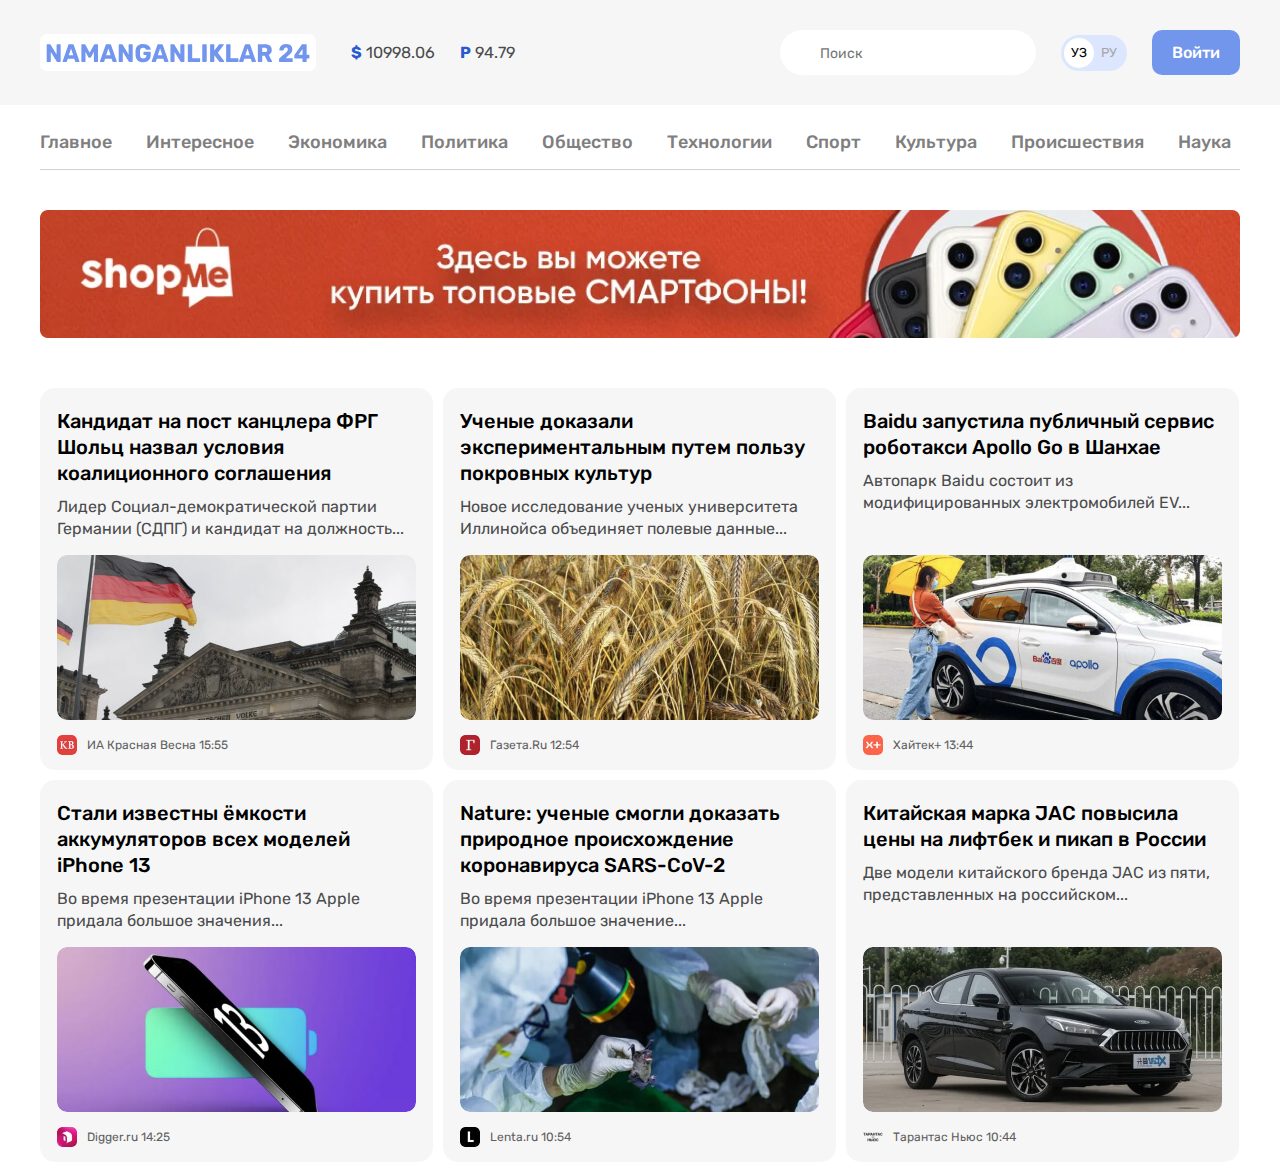
==== index.html @ 0d2fcbd7 "Add news-grid" ====
<!DOCTYPE html>
<html lang="ru">
<head>
  <meta charset="UTF-8">
  <meta http-equiv="X-UA-Compatible" content="IE=edge">
  <meta name="viewport" content="width=device-width, initial-scale=1.0">
  <title>Namanganliklar 24</title>

  <!-- Google Fonts -->
  <link rel="preconnect" href="https://fonts.googleapis.com">
  <link rel="preconnect" href="https://fonts.gstatic.com" crossorigin>
  <link href="https://fonts.googleapis.com/css2?family=Rubik:wght@400;500;700&display=swap" rel="stylesheet">

  <!-- Styles -->
  <link rel="stylesheet" href="css/normalize.css">
  <link rel="stylesheet" href="css/styles.css">
</head>
<body>

  <!-- SITE-HEADER -->
  <header class="site-header">

    <!-- SITE-HEADER-TOP -->
    <div class="site-header-top">
      <div class="site-header-top-container container">
        <!-- SITE-HEADER-LOGO -->
        <a class="site-header-logo" href="index.html">
          <img class="site-header-logo-img" src="img/logo_purple.svg" alt="Namanganliklar 24 logo" width="264" height="28">
        </a>

        <!-- CURRENCY RATES -->
        <ul class="currency-rates">
          <li class="currency-rates-item">
            <b class="currency-rates-type">$</b>
            <span class="currency-rates-value">10998.06</span>
          </li>
          <li class="currency-rates-item">
            <b class="currency-rates-type">P</b>
            <span class="currency-rates-value">94.79</span>
          </li>
        </ul>

        <!-- GLOBAL-SEARCH-FORM -->
        <form class="global-search-form" action="https://echo.htmlacademy.ru" method="GET">
          <input class="global-search-form-input" type="search" name="search" placeholder="Поиск" aria-label="Поиск" required>
        </form>
        <!-- LANGUAGE TOGGLE -->
        <div class="lang-toggle">
          <a class="lang-toggle-link lang-toggle-link-active" href="index.html">УЗ</a>
          <a class="lang-toggle-link" href="index.html/ru">РУ</a>
        </div>

        <!-- SITE-HEADER-AUTHORIZATION -->
        <a class="button button-primary" href="#">Войти</a>
      </div>
    </div>

    <div class="container">
      <!-- SITENAV -->
      <nav class="sitenav">
        <ul class="sitenav-list">
          <li class="sitenav-item"><a class="sitenav-link" href="#">Главное</a></li>
          <li class="sitenav-item"><a class="sitenav-link" href="#">Интересное</a></li>
          <li class="sitenav-item"><a class="sitenav-link" href="#">Экономика</a></li>
          <li class="sitenav-item"><a class="sitenav-link" href="#">Политика</a></li>
          <li class="sitenav-item"><a class="sitenav-link" href="#">Общество</a></li>
          <li class="sitenav-item"><a class="sitenav-link" href="#">Технологии</a></li>
          <li class="sitenav-item"><a class="sitenav-link" href="#">Спорт</a></li>
          <li class="sitenav-item"><a class="sitenav-link" href="#">Культура</a></li>
          <li class="sitenav-item"><a class="sitenav-link" href="#">Происшествия</a></li>
          <li class="sitenav-item"><a class="sitenav-link" href="#">Наука</a></li>
        </ul>
      </nav>

      <!-- SITE-HEADER-BANNER -->
      <aside class="site-header-banner">
        <a class="site-header-banner-link" href="https://olcha.uz" target="_blank">
          <img class="site-header-banner-img" src="img/shopme-banner.jpg" alt="ShopMe banner" width="1200" height="128" srcset="img/shopme-banner.jpg 1x, img/shopme-banner@2x.jpg 2x">
        </a>
      </aside>
    </div>
  </header>

  <!-- MAIN-CONTENT -->
  <main class="main-content">
    <div class="container">
      <!-- <h1>Namanganliklar24 - сайт новостей</h1> -->

      <!-- TOP-NEWS -->
      <section class="top-news">
        <!-- <h2>Топ новости</h2> -->
        <!-- NEWS-GRID -->
        <div class="news-grid">
          <!-- NEWS-GRID-ITEM -->
          <article class="news-grid-item article-card">
            <h3 class="article-card-title">
              <a class="article-card-link" href="#">
                Кандидат на пост канцлера ФРГ Шольц назвал условия коалиционного соглашения
              </a>
            </h3>
            <p class="article-card-text">
              Лидер Социал-демократической партии Германии (СДПГ) и кандидат на должность...
            </p>
            <img class="article-card-img" src="img/germany.jpg" alt="There is the flag of Germany image here!" width="360" height="165" srcset="img/germany.jpg 1x, img/germany@2x.jpg 2x">
            <footer class="article-card-footer">
              <img class="article-card-source-icon" src="img/krasnaya-vesna.jpg" alt="There is a beautiful spring icon here!" width="20" height="20" srcset="img/krasnaya-vesna.jpg 1x, img/krasnaya-vesna@2x.jpg 2x">
              <div class="article-card-source-time">
                <span class="article-card-source">ИА Красная Весна</span>
                <time datetime="2021-09-27T15:55:00">15:55</time>
              </div>
            </footer>
          </article>
          <!-- NEWS-GRID-ITEM -->
          <article class="news-grid-item article-card">
            <h3 class="article-card-title">
              <a class="article-card-link" href="#">
                Ученые доказали экспериментальным путем пользу покровных культур
              </a>
            </h3>
            <p class="article-card-text">
              Новое исследование ученых университета Иллинойса объединяет полевые данные...
            </p>
            <img class="article-card-img" src="img/wheat.jpg" alt="There is a picture of a wheat field here!" width="360" height="165" srcset="img/wheat.jpg 1x, img/wheat@2x.jpg 2x">
            <footer class="article-card-footer">
              <img class="article-card-source-icon" src="img/gazetaru.jpg" alt="There is the G mark of gazeta.ru here!" width="20" height="20" srcset="img/gazetaru.jpg 1x, img/gazetaru@2x.jpg 2x">
              <div class="article-card-source-time">
                <span class="article-card-source">Газета.Ru</span>
                <time datetime="2021-09-27T12:54:00">12:54</time>
              </div>
            </footer>
          </article>
          <!-- NEWS-GRID-ITEM -->
          <article class="news-grid-item article-card">
            <h3 class="article-card-title">
              <a class="article-card-link" href="#">
                Baidu запустила публичный сервис роботакси Apollo Go в Шанхае
              </a>
            </h3>
            <p class="article-card-text">
              Автопарк Baidu состоит из модифицированных электромобилей EV...
            </p>
            <img class="article-card-img" src="img/baidu.jpg" alt="There is a picture here that a girl is getting in of a car!" width="360" height="165" srcset="img/baidu.jpg 1x, img/baidu@2x.jpg 2x">
            <footer class="article-card-footer">
              <img class="article-card-source-icon" src="img/hitech-plus.jpg" alt="There is the X+ mark of Hitech+ here!" width="20" height="20" srcset="img/hitech-plus.jpg 1x, img/hitech-plus@2x.jpg 2x">
              <div class="article-card-source-time">
                <span class="article-card-source">Хайтек+</span>
                <time datetime="2021-09-27T13:44:00">13:44</time>
              </div>
            </footer>
          </article>
          <!-- NEWS-GRID-ITEM -->
          <article class="news-grid-item article-card">
            <h3 class="article-card-title">
              <a class="article-card-link" href="#">
                Стали известны ёмкости аккумуляторов всех моделей iPhone 13
              </a>
            </h3>
            <p class="article-card-text">
              Во время презентации iPhone 13 Apple придала большое значения...
            </p>
            <img class="article-card-img" src="img/iphone-13.jpg" alt="There is a picture of the iPhone 13 here!" width="360" height="165" srcset="img/iphone-13.jpg 1x, img/iphone-13@2x.jpg 2x">
            <footer class="article-card-footer">
              <img class="article-card-source-icon" src="img/digger-logo.jpg" alt="There is the D mark of Digger.ru website here!" width="20" height="20" srcset="img/digger-logo.jpg 1x, img/digger-logo@2x.jpg 2x">
              <div class="article-card-source-time">
                <span class="article-card-source">Digger.ru</span>
                <time datetime="2021-09-27T14:25:00">14:25</time>
              </div>
            </footer>
          </article>
          <!-- NEWS-GRID-ITEM -->
          <article class="news-grid-item article-card">
            <h3 class="article-card-title">
              <a class="article-card-link" href="#">
                Nature: ученые смогли доказать природное происхождение коронавируса SARS-CoV-2
              </a>
            </h3>
            <p class="article-card-text">
              Во время презентации iPhone 13 Apple придала большое значение...
            </p>
            <img class="article-card-img" src="img/sars-cov-2.jpg" alt="The coronavirus sars-cov-2 is being tested here!" width="360" height="165" srcset="img/sars-cov-2.jpg 1x, img/sars-cov-2@2x.jpg 2x">
            <footer class="article-card-footer">
              <img class="article-card-source-icon" src="img/lenta.jpg" alt="There is the L mark of Lenta.ru website here!" width="20" height="20" srcset="img/lenta.jpg 1x, img/lenta@2x.jpg 2x">
              <div class="article-card-source-time">
                <span class="article-card-source">Lenta.ru</span>
                <time datetime="2021-09-27T10:54:00">10:54</time>
              </div>
            </footer>
          </article>
          <!-- NEWS-GRID-ITEM -->
          <article class="news-grid-item article-card">
            <h3 class="article-card-title">
              <a class="article-card-link" href="#">
                Китайская марка JAC повысила цены на лифтбек и пикап в России
              </a>
            </h3>
            <p class="article-card-text">
              Две модели китайского бренда JAC из пяти, представленных на российском...
            </p>
            <img class="article-card-img" src="img/jac.jpg" alt="There is a picture of a Jac brand black car here!" width="360" height="165" srcset="img/jac.jpg 1x, img/jac@2x.jpg 2x">
            <footer class="article-card-footer">
              <img class="article-card-source-icon" src="img/tarantas-news.png" alt="There is an icon here called Tarantas News!" width="20" height="20" srcset="img/tarantas-news.png 1x, img/tarantas-news@2x.png 2x">
              <div class="article-card-source-time">
                <span class="article-card-source">Тарантас Ньюс</span>
                <time datetime="2021-09-27T10:44:00">10:44</time>
              </div>
            </footer>
          </article>

        </div>
      </section>
    </div>
  </main>

</body>
</html>
---- css/styles.css ----
/* GLOBAL */
* {
  box-sizing: border-box;
}

html {
  height: 100%;
  scroll-behavior: smooth;
}

body {
  display: flex;
  flex-direction: column;
  height: 100%;
  padding: 0;
  margin: 0;
  font-family: "Rubik", "Arial", sans-serif;
  font-size: 16px;
  line-height: 22px;
  background-color: #fff;
  color: #4a4b4c;
}

img {
  max-width: 100%;
  height: auto;
}


/* OUTLINE STYLES */
*:focus {
  outline: 2px dashed #7296ec;
  outline-offset: 3px;
}


/* BUTTON */
.button {
  display: inline-block;
  padding: 13px 20px;
  border-radius: 10px;
  font-size: 16px;
  line-height: normal;
  font-weight: 500;
  text-decoration: none;
  text-align: center;
  cursor: pointer;
}

.button-primary {
  background-color: #7296ec;
  color: #fff;
}

.button-primary:hover {
  opacity: 0.8;
}

.button-primary:active {
  opacity: 0.6;
}

/* CONTAINER */
.container {
  width: 100%;
  max-width: 1240px;
  padding-left: 20px;
  padding-right: 20px;
  margin-left: auto;
  margin-right: auto;
}


/* SITE-HEADER */

/* SITE-HEADER-TOP */
.site-header-top {
  padding-top: 30px;
  padding-bottom: 30px;
  margin-bottom: 10px;
  background-color: #f6f6f6;
}
.site-header-top-container {
  display: flex;
  align-items: center;
}

.site-header-logo {
  display: flex;
  padding: 9px 6px 8px;
  margin-right: 35px;
  border-radius: 7px;
  background-color:#fff;
}

.site-header-logo:hover {
  opacity: 0.8;
}

.site-header-logo:active {
  opacity: 0.6;
}

/* CURRENCY-RATES */
.currency-rates {
  display: flex;
  align-items: center;
  padding: 0;
  margin: 0;
  margin-right: auto;
  list-style: none;
}

.currency-rates-item:not(:last-child) {
  margin-right: 25px;
}

.currency-rates-type {
  color: #2959ce;
}


/* GLOBAL-SEARCH-FORM */
.global-search-form {
  margin-right: 25px;
}

.global-search-form-input {
  padding-top: 15px;
  padding-right: 20px;
  padding-bottom: 13px;
  padding-left: 40px;
  border: 0;
  border-radius: 60px;
  font-size: 14px;
  line-height: normal;
}


/* LANGUAGE TOGGLE */
.lang-toggle {
  display: flex;
  padding: 3px;
  margin-right: 25px;
  border-radius: 39px;
  background-color:#dce6ff;
}

.lang-toggle-link {
  width: 30px;
  height: 30px;
  font-size: 13px;
  line-height: 30px;
  color: #a6a6a6;
  border-radius: 50%;
  text-align: center;
  text-decoration: none;
}

.lang-toggle-link-active {
  background-color: #fff;
  color: #000;
}


/* SITENAV */
.sitenav {
  padding-top: 12px;
  padding-bottom: 12px;
  border-bottom: 1px solid #d1d1d1;
  margin-bottom: 40px;
  font-size: 18px;
  font-weight: 500;
  line-height: normal;
}
.sitenav-list {
  display: flex;
  flex-wrap: wrap;
  align-items: center;
  padding: 0;
  margin: 0;
  list-style: none;
}

.sitenav-item {
  margin-top: 4px;
  margin-bottom: 4px;
}

.sitenav-item:not(:last-child) {
  margin-right: 34px;
}

.sitenav-link {
  display: block;
  color: #7f7f7f;
  text-decoration: none;
}

.sitenav-link:hover {
  color: #7296ec;
}

.sitenav-link:active {
  opacity: 0.6;
}

/* SITE-HEADER-BANNER */
.site-header-banner-link {
  display: flex;
}

/* MAIN-CONTENT */
.main-content {
  flex-grow: 1;
  padding-top: 50px;
}


/* NEWS-GRID */
.news-grid {
  display: flex;
  flex-wrap: wrap;
  margin-left: -10px;
}

.news-grid-item {
  width: 393px;
  margin-left: 10px;
  margin-bottom: 10px;
}

.article-card {
  display: flex;
  flex-direction: column;
  padding: 20px 17px 15px;
  border-radius: 15px;
  background-color: #f6f6f6;
}

.article-card-title {
  margin-top: 0;
  margin-bottom: 10px;
  font-size: 20px;
  font-weight: 500;
  line-height: 26px;
  /* line-height: 130%; */
}

.article-card-link {
  display: inline-block;
  color: #000;
  text-decoration: none;
}

.article-card-link:hover {
  color: #7296ec;
}

.article-card-link:active {
  opacity: 0.6;
}

.article-card-text {
  margin-top: 0;
  margin-bottom: 15px;
  font-weight: 400;
}

.article-card-img {
  display: block;
  width: 360px;
  height: 165px;
  margin-top: auto;
  margin-bottom: 15px;
  border-radius: 10px;
  object-fit: cover;
}

.article-card-footer {
  display: flex;
  align-items: center;
}

.article-card-source-icon {
  width: 20px;
  height: 20px;
  margin-right: 10px;
  border-radius: 5px;
}

.article-card-source-time {
  font-size: 12px;
  font-weight: 400;
  line-height: normal;
  color: #5e5f61;
}

.article-card-source {
}
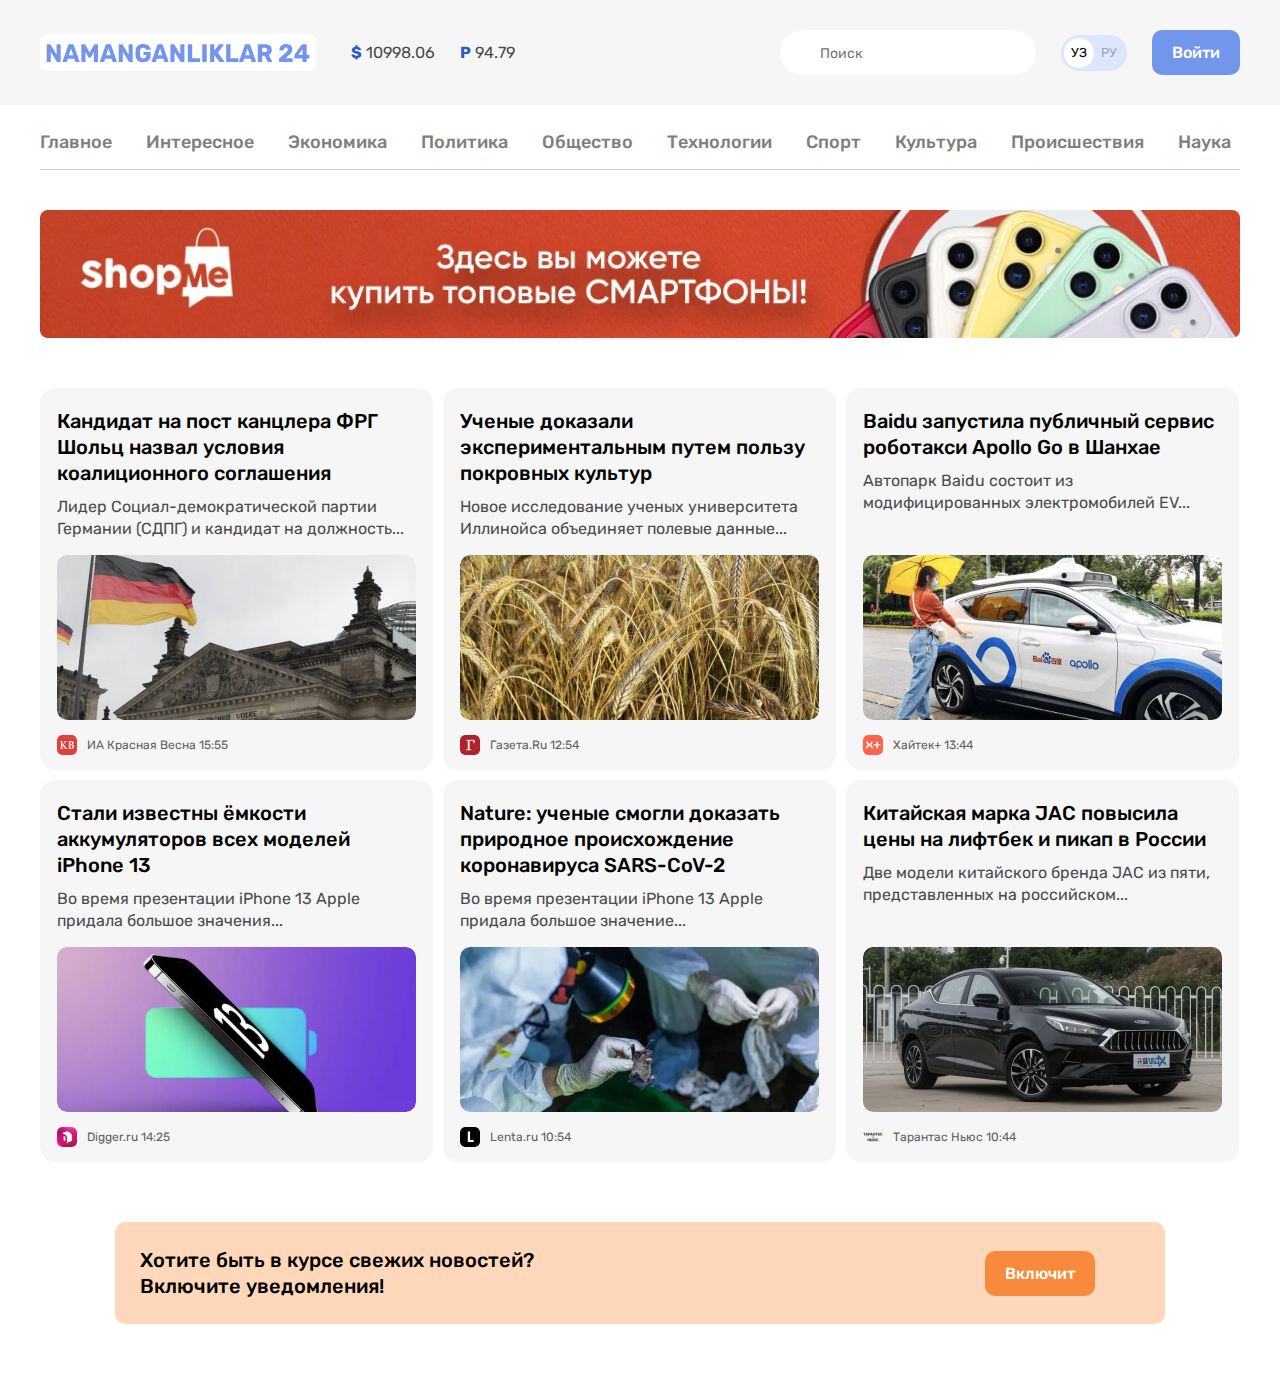
==== commit d0abf246: "Add notifications-cta" ====
--- a/index.html
+++ b/index.html
@@ -208,6 +208,16 @@
 
         </div>
       </section>
+
+
+      <!-- NOTIFICATION-CTA -->
+      <section class="notification-cta">
+        <div class="notification-cta-text">
+          Хотите быть в курсе свежих новостей? <br> Включите уведомления!
+        </div>
+        <button class="button button-orange" type="button">Включит</button>
+      </section>
+
     </div>
   </main>
 
--- a/css/styles.css
+++ b/css/styles.css
@@ -38,6 +38,7 @@
 .button {
   display: inline-block;
   padding: 13px 20px;
+  border: 0;
   border-radius: 10px;
   font-size: 16px;
   line-height: normal;
@@ -47,18 +48,24 @@
   cursor: pointer;
 }
 
+.button:hover {
+  opacity: 0.8;
+}
+
+.button:active {
+  opacity: 0.6;
+}
+
 .button-primary {
   background-color: #7296ec;
   color: #fff;
 }
 
-.button-primary:hover {
-  opacity: 0.8;
-}
-
-.button-primary:active {
-  opacity: 0.6;
-}
+.button-orange {
+  background-color: #f78b3b;
+  color: #fff;
+}
+
 
 /* CONTAINER */
 .container {
@@ -222,6 +229,7 @@
   display: flex;
   flex-wrap: wrap;
   margin-left: -10px;
+  margin-bottom: -10px;
 }
 
 .news-grid-item {
@@ -296,5 +304,21 @@
   color: #5e5f61;
 }
 
-.article-card-source {
-}+
+/* NOTIFICATION-CTA */
+.notification-cta {
+  display:flex;
+  justify-content: space-between;
+  align-items: center;
+  padding: 25px 70px 25px 25px;
+  margin: 60px 75px;
+  border-radius: 10px;
+  background-color: #ffd7ba;
+}
+
+.notification-cta-text {
+  font-size: 20px;
+  font-weight: 500;
+  line-height: 26px;
+  color: #000;
+}
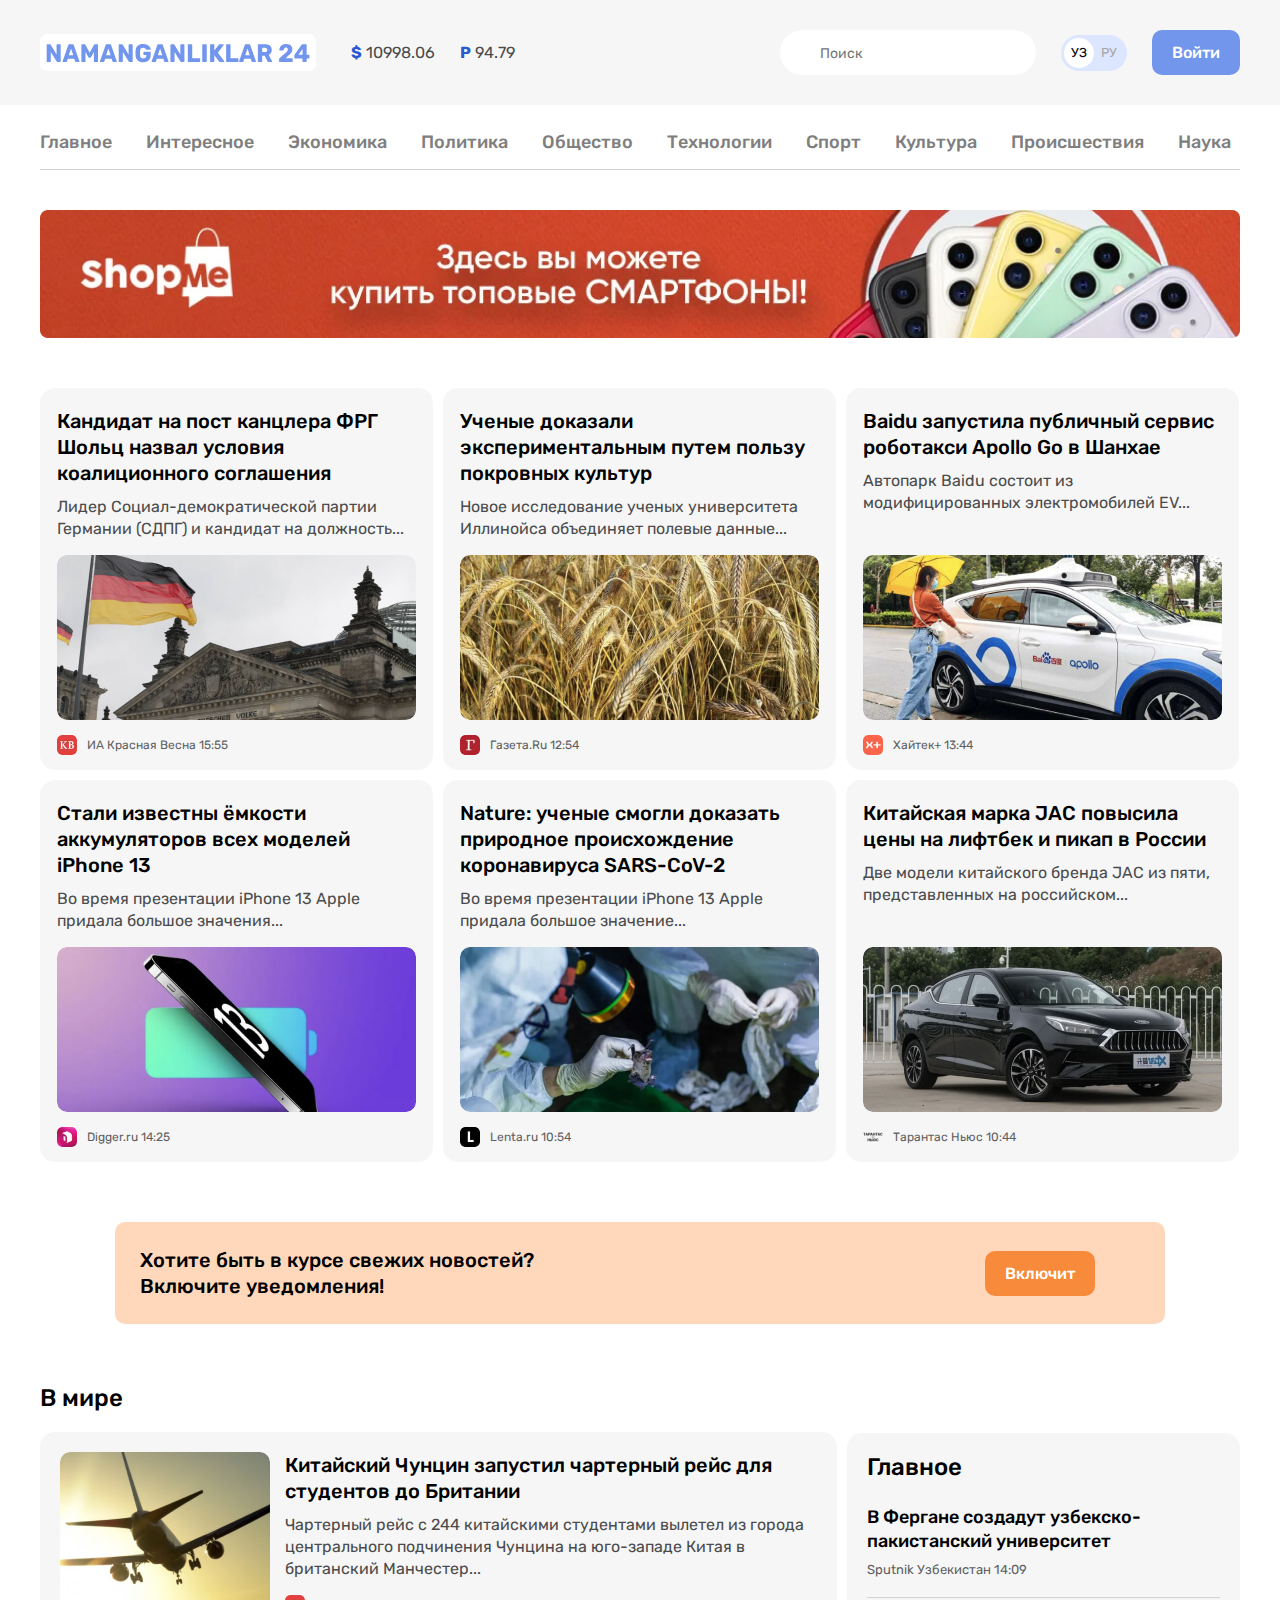
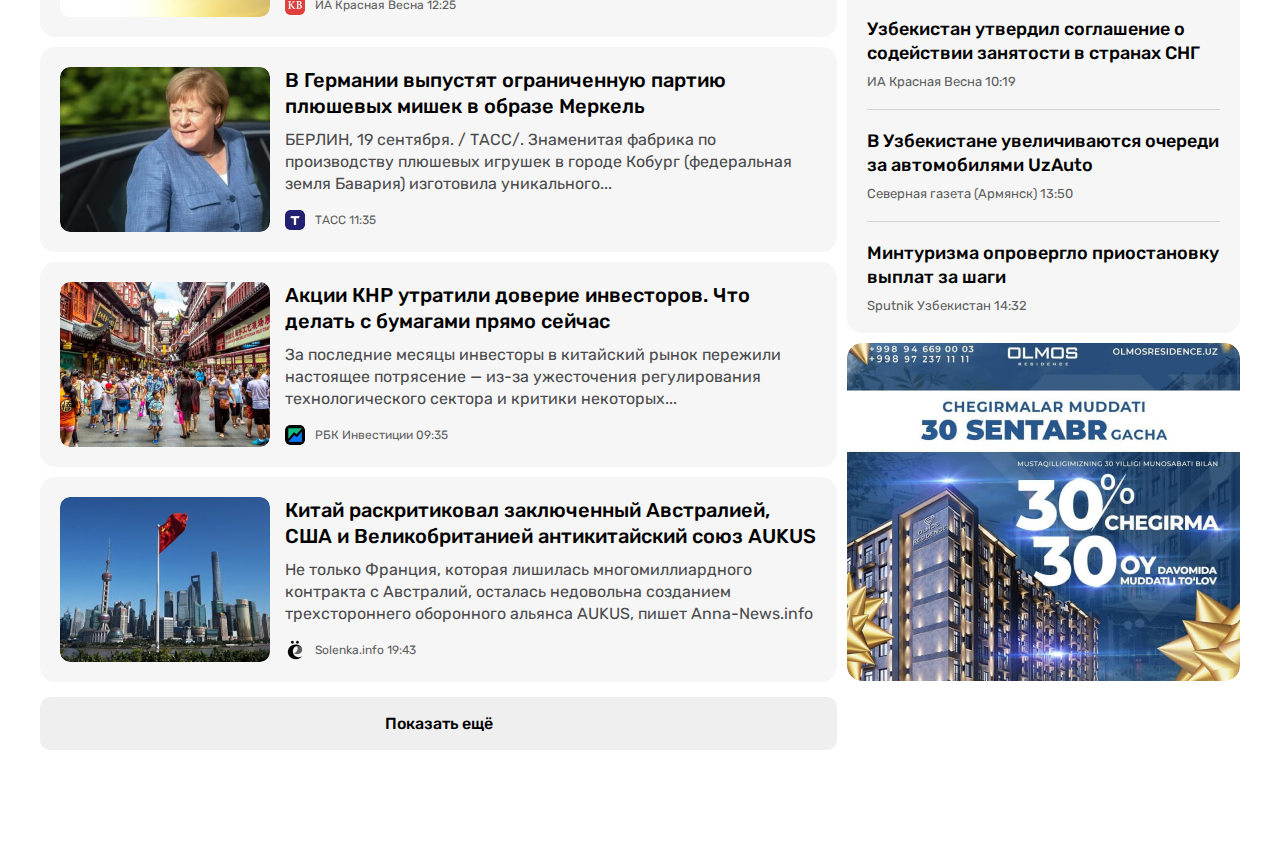
==== commit 18a33989: "Add global-news and sidebar" ====
--- a/index.html
+++ b/index.html
@@ -218,6 +218,157 @@
         <button class="button button-orange" type="button">Включит</button>
       </section>
 
+      <div class="layout-2-1">
+        <div class="layout-2-1-main">
+          <section class="global-news">
+            <h2 class="global-news-heading">В мире</h2>
+            <!-- NEWS-LIST -->
+            <div class="news-list">
+              <!-- NEWS-LIST-ITEM -->
+              <div class="news-list-item article-card-horizontal">
+                <img class="article-card-horizontal-img" src="img/aeroplane.jpg" alt="There is a picture of a plane ascending into space here!" width="210" height="165" srcset="img/aeroplane.jpg 1x, img/aeroplane@2x.jpg 2x">
+                <div class="article-card-horizontal-content">
+                  <h3 class="article-card-horizontal-title">
+                    <a class="article-card-horizontal-link" href="#">
+                      Китайский Чунцин запустил чартерный рейс для <br> студентов до Британии
+                    </a>
+                  </h3>
+                  <p class="article-card-horizontal-text">
+                    Чартерный рейс с 244 китайскими студентами вылетел из города центрального подчинения Чунцина на юго-западе Китая в британский Манчестер...
+                  </p>
+                  <footer class="article-card-horizontal-footer">
+                    <img class="article-card-horizontal-source-icon" src="img/krasnaya-vesna.jpg" alt="There is a beautiful spring icon here!" width="20" height="20" srcset="img/krasnaya-vesna.jpg 1x, img/krasnaya-vesna@2x.jpg 2x">
+                    <div class="article-card-horizontal-source-time">
+                      <span class="article-card-horizontal-source">ИА Красная Весна</span>
+                      <time datetime="2021-09-27T12:25:00">12:25</time>
+                    </div>
+                  </footer>
+                </div>
+              </div>
+              <!-- NEWS-LIST-ITEM -->
+              <div class="news-list-item article-card-horizontal">
+                <img class="article-card-horizontal-img" src="img/woman.jpg" alt="There is a picture of a woman here!" width="210" height="165" srcset="img/woman.jpg 1x, img/woman@2x.jpg 2x">
+                <div class="article-card-horizontal-content">
+                  <h3 class="article-card-horizontal-title">
+                    <a class="article-card-horizontal-link" href="#">
+                      В Германии выпустят ограниченную партию <br> плюшевых мишек в образе Меркель
+                    </a>
+                  </h3>
+                  <p class="article-card-horizontal-text">
+                    БЕРЛИН, 19 сентября. / ТАСС/. Знаменитая фабрика по производству плюшевых игрушек в городе Кобург (федеральная земля Бавария) изготовила уникального...
+                  </p>
+                  <footer class="article-card-horizontal-footer">
+                    <img class="article-card-horizontal-source-icon" src="img/letter-t.jpg" alt="There is the T mark of TACC here!" width="20" height="20" srcset="img/letter-t.jpg 1x, img/letter-t@2x.jpg 2x">
+                    <div class="article-card-horizontal-source-time">
+                      <span class="article-card-horizontal-source">ТАСС</span>
+                      <time datetime="2021-09-27T11:35:00">11:35</time>
+                    </div>
+                  </footer>
+                </div>
+              </div>
+              <!-- NEWS-LIST-ITEM -->
+              <div class="news-list-item article-card-horizontal">
+                <img class="article-card-horizontal-img" src="img/people.jpg" alt="There is a picture of people here!" width="210" height="165" srcset="img/people.jpg 1x, img/people@2x.jpg 2x">
+                <div class="article-card-horizontal-content">
+                  <h3 class="article-card-horizontal-title">
+                    <a class="article-card-horizontal-link" href="#">
+                      Акции КНР утратили доверие инвесторов. Что делать с бумагами прямо сейчас
+                    </a>
+                  </h3>
+                  <p class="article-card-horizontal-text">
+                    За последние месяцы инвесторы в китайский рынок пережили настоящее потрясение — из-за ужесточения регулирования технологического сектора и критики некоторых...
+                  </p>
+                  <footer class="article-card-horizontal-footer">
+                    <img class="article-card-horizontal-source-icon" src="img/lightning.jpg" alt="There is the lightning mark of RBK Investments here!" width="20" height="20" srcset="img/lightning.jpg 1x, img/lightning@2x.jpg 2x">
+                    <div class="article-card-horizontal-source-time">
+                      <span class="article-card-horizontal-source">РБК Инвестиции</span>
+                      <time datetime="2021-09-27T09:35:00">09:35</time>
+                    </div>
+                  </footer>
+                </div>
+              </div>
+              <!-- NEWS-LIST-ITEM -->
+              <div class="news-list-item article-card-horizontal">
+                <img class="article-card-horizontal-img" src="img/picture-flag.jpg" alt="There is a picture of flag here!" width="210" height="165" srcset="img/picture-flag.jpg 1x, img/picture-flag@2x.jpg 2x">
+                <div class="article-card-horizontal-content">
+                  <h3 class="article-card-horizontal-title">
+                    <a class="article-card-horizontal-link" href="#">
+                      Китай раскритиковал заключенный Австралией, США и Великобританией антикитайский союз AUKUS
+                    </a>
+                  </h3>
+                  <p class="article-card-horizontal-text">
+                    Не только Франция, которая лишилась многомиллиардного контракта с Австралий, осталась недовольна созданием трехстороннего оборонного альянса AUKUS, пишет Anna-News.info
+                  </p>
+                  <footer class="article-card-horizontal-footer">
+                    <img class="article-card-horizontal-source-icon" src="img/letter-yo.png" alt="There is the yo mark of Solenka.info website here!" width="20" height="20" srcset="img/letter-yo.png 1x, img/letter-yo@2x.png 2x">
+                    <div class="article-card-horizontal-source-time">
+                      <span class="article-card-horizontal-source">Solenka.info</span>
+                      <time datetime="2021-09-27T19:43:00">19:43</time>
+                    </div>
+                  </footer>
+                </div>
+              </div>
+            </div>
+            <button class="news-list-more-button button button-block" type="button">Показать ещё</button>
+          </section>
+        </div>
+        <div class="layout-2-1-sidebar">
+          <section class="layout-2-1-sidebar-item sidebar-news-card">
+            <h2 class="sidebar-news-card-heading">Главное</h2>
+            <ul class="sidebar-news-card-list">
+              <li class="sidebar-news-card-item">
+                <h3 class="sidebar-news-card-title">
+                  <a class="sidebar-news-card-link" href="#">В Фергане создадут узбекско-пакистанский университет</a>
+                </h3>
+                <div class="sidebar-news-card-source-time">
+                  <span class="sidebar-news-card-source">Sputnik Узбекистан</span>
+                  <time datetime="2021-09-27T14:09:00">14:09</time>
+                </div>
+              </li>
+              <li class="sidebar-news-card-item">
+                <h3 class="sidebar-news-card-title">
+                  <a class="sidebar-news-card-link" href="#">
+                    Узбекистан утвердил соглашение о содействии занятости в странах СНГ
+                  </a>
+                </h3>
+                <div class="sidebar-news-card-source-time">
+                  <span class="sidebar-news-card-source">ИА Красная Весна</span>
+                  <time datetime="2021-09-27T10:19:00">10:19</time>
+                </div>
+              </li>
+              <li class="sidebar-news-card-item">
+                <h3 class="sidebar-news-card-title">
+                  <a class="sidebar-news-card-link" href="#">
+                    В Узбекистане увеличиваются очереди за автомобилями UzAuto
+                  </a>
+                </h3>
+                <div class="sidebar-news-card-source-time">
+                  <span class="sidebar-news-card-source">Северная газета (Армянск)</span>
+                  <time datetime="2021-09-27T13:50:00">13:50</time>
+                </div>
+              </li>
+              <li class="sidebar-news-card-item">
+                <h3 class="sidebar-news-card-title">
+                  <a class="sidebar-news-card-link" href="#">
+                    Минтуризма опровергло приостановку выплат за шаги
+                  </a>
+                </h3>
+                <div class="sidebar-news-card-source-time">
+                  <span class="sidebar-news-card-source">Sputnik Узбекистан</span>
+                  <time datetime="2021-09-27T14:32:00">14:32</time>
+                </div>
+              </li>
+            </ul>
+          </section>
+
+          <aside class="layout-2-1-sidebar-item sidebar-ad">
+            <a class="sidebar-ad-link" href="#" target="_blank">
+              <img class="sidebar-ad-img" src="img/advertising-banner.jpg" alt="There is a picture of advertisement banner here!" width="393" height="338" srcset="img/advertising-banner.jpg 1x, img/advertising-banner@2x.jpg 2x">
+            </a>
+          </aside>
+        </div>
+
+      </div>
     </div>
   </main>
 
--- a/css/styles.css
+++ b/css/styles.css
@@ -56,6 +56,11 @@
   opacity: 0.6;
 }
 
+.button-block {
+  display: block;
+  width: 100%;
+}
+
 .button-primary {
   background-color: #7296ec;
   color: #fff;
@@ -221,6 +226,7 @@
 .main-content {
   flex-grow: 1;
   padding-top: 50px;
+  padding-bottom: 100px;
 }
 
 
@@ -322,3 +328,189 @@
   line-height: 26px;
   color: #000;
 }
+
+
+/* GLOBAL-NEWS */
+.global-news-heading {
+  margin-top: 0;
+  margin-bottom: 20px;
+  font-size: 24px;
+  font-weight: 500;
+  line-height: normal;
+  color:#000;
+}
+.news-list {
+  display: flex;
+  flex-direction: column;
+  margin-bottom: 15px;
+}
+.news-list-item:not(:last-child) {
+  margin-bottom: 10px;
+}
+
+
+/* ARTICLE-CARD-HORIZONTAL */
+.article-card-horizontal {
+  display: flex;
+  align-items: flex-start;
+  padding: 20px;
+  border-radius: 15px;
+  background-color: #f6f6f6;
+}
+.article-card-horizontal-img {
+  width: 210px;
+  height: 165px;
+  margin-right: 15px;
+  border-radius: 10px;
+  object-fit: cover;
+}
+
+.article-card-horizontal-content {
+  flex-grow: 1;
+}
+.article-card-horizontal-title {
+  margin-top: 0;
+  margin-bottom: 10px;
+  font-size: 20px;
+  font-weight: 500;
+  line-height: 130%;
+}
+
+.article-card-horizontal-link {
+  display: inline-block;
+  color: #000;
+  text-decoration: none;
+}
+
+.article-card-horizontal-link:hover {
+  color: #7296ec;
+}
+
+.article-card-horizontal-link:active {
+  opacity: 0.6;
+}
+
+.article-card-horizontal-text {
+  margin-top: 0;
+  margin-bottom: 15px;
+  font-size: 16px;
+  line-height: 138%;
+  font-weight: 400;
+  color: #4a4b4c;
+}
+.article-card-horizontal-footer {
+  display: flex;
+  align-items: center;
+}
+.article-card-horizontal-source-icon {
+  width: 20px;
+  height: 20px;
+  margin-right: 10px;
+  border-radius: 5px;
+  object-fit: cover;
+}
+.article-card-horizontal-source-time {
+  font-size: 12px;
+  line-height: normal;
+  color: #5e5f61;
+}
+
+.news-list-more-button {
+  padding: 17px;
+}
+
+
+/* LAYOUT */
+.layout-2-1 {
+  display: flex;
+  align-items: flex-start;
+}
+
+.layout-2-1-main {
+  width: 797px;
+  margin-right: 10px;
+}
+
+.layout-2-1-sidebar {
+  width: 393px;
+  margin-top: 49px;
+}
+
+.layout-2-1-sidebar-item:not(:last-child) {
+  margin-bottom: 10px;
+}
+
+/* SIDEBAR-NEWS-CARD */
+.sidebar-news-card {
+  padding: 20px;
+  border-radius: 15px;
+  background-color: #f6f6f6;
+  color:#000;
+}
+.sidebar-news-card-heading {
+  margin-top: 0;
+  margin-bottom: 25px;
+  font-size: 24px;
+  font-weight: 500;
+  line-height: 28px;
+}
+.sidebar-news-card-list {
+  padding: 0;
+  margin: 0;
+  list-style: none;
+}
+.sidebar-news-card-item {
+  padding-top: 20px;
+  padding-bottom: 20px;
+}
+
+.sidebar-news-card-item:first-child {
+  padding-top: 0;
+}
+
+.sidebar-news-card-item:last-child {
+  padding-bottom: 0;
+}
+
+.sidebar-news-card-item:not(:last-child) {
+  border-bottom: 1px solid #d2d2d2;
+}
+
+.sidebar-news-card-title {
+  margin-top: 0;
+  margin-bottom: 8px;
+  font-size: 18px;
+  font-weight: 500;
+  line-height: 133%;
+}
+.sidebar-news-card-link {
+  display: inline-block;
+  color: #000;
+  text-decoration: none;
+}
+.sidebar-news-card-link:hover {
+  color: #7296ec;
+}
+
+.sidebar-news-card-link:active {
+  opacity: 0.6;
+}
+
+.sidebar-news-card-source-time {
+  font-size: 13px;
+  line-height: normal;
+  color: #5e5f61;
+}
+
+
+/* SIDEBAR-AD */
+.sidebar-ad {
+  display: flex;
+}
+
+.sidebar-ad-img {
+  width: 393px;
+  height: 338px;
+  object-fit: cover;
+  border-radius: 15px;
+}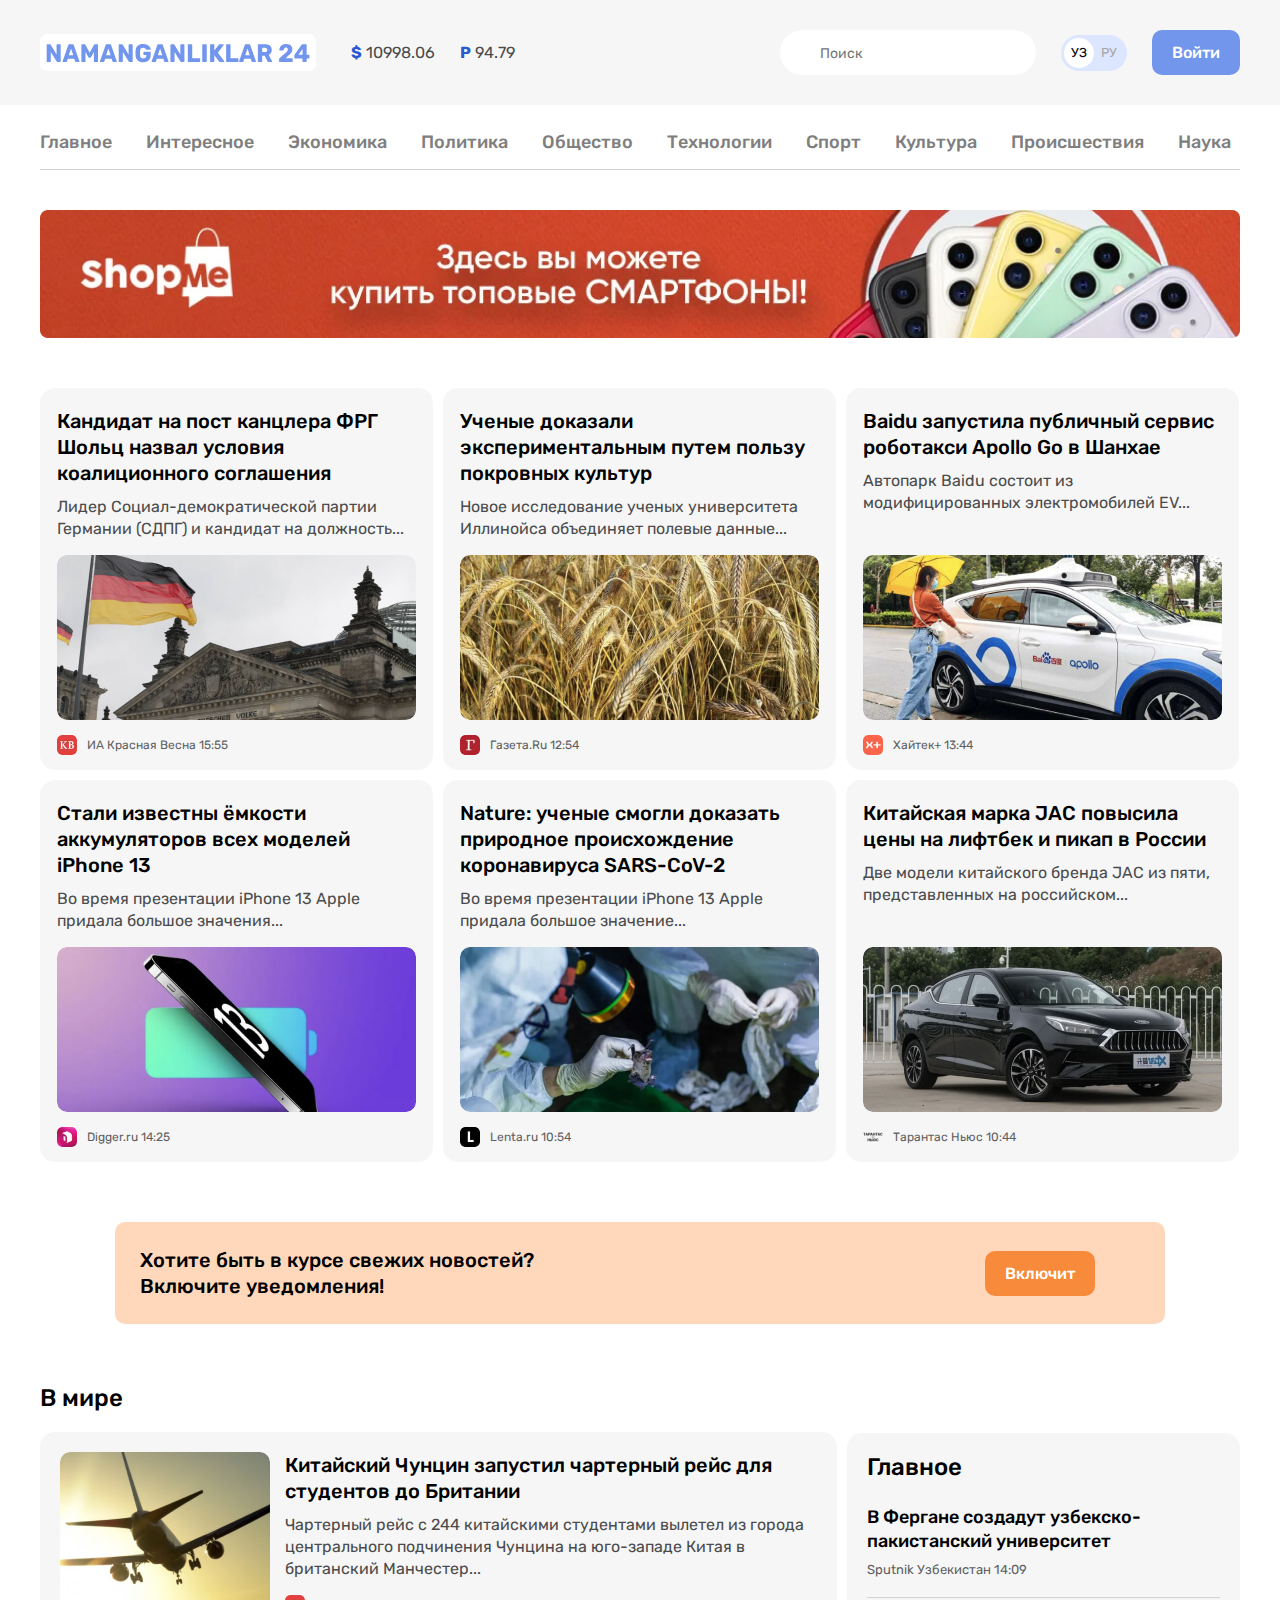
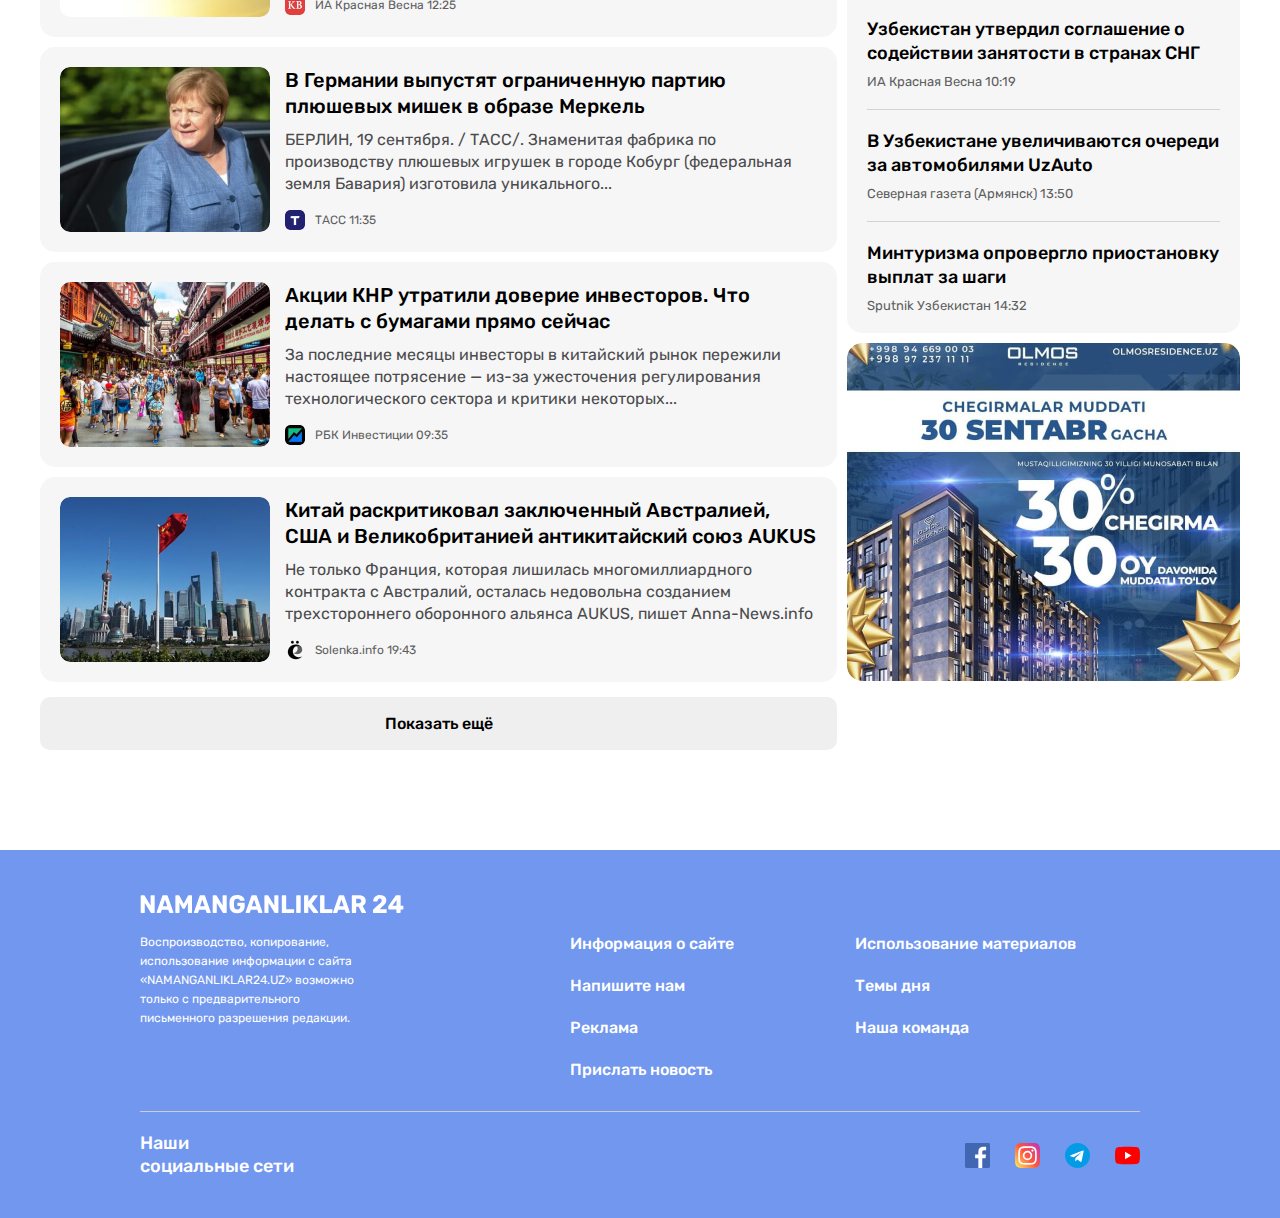
==== commit 2f976199: "Add site-footer" ====
--- a/index.html
+++ b/index.html
@@ -372,5 +372,78 @@
     </div>
   </main>
 
+
+  <!-- SITE-FOOTER -->
+  <footer class="site-footer">
+    <div class="site-footer-container container">
+      <div class="site-footer-logo-wrapper">
+        <a class="site-footer-logo" href="#">
+          <img class="site-footer-logo-img" src="img/logo-white.svg" alt="There is the logo of n24 here." width="264" height="28">
+        </a>
+      </div>
+
+      <div class="site-footer-about-links">
+        <div class="site-footer-about">
+          Воспроизводство, копирование, использование информации с сайта «NAMANGANLIKLAR24.UZ» возможно только с предварительного письменного разрешения редакции.
+        </div>
+        <div class="site-footer-links-wrapper">
+          <ul class="site-footer-links">
+            <li class="site-footer-links-item">
+              <a class="site-footer-link" href="#">Информация о сайте</a>
+            </li>
+            <li class="site-footer-links-item">
+              <a class="site-footer-link" href="#">Напишите нам</a>
+            </li>
+            <li class="site-footer-links-item">
+              <a class="site-footer-link" href="#">Реклама</a>
+            </li>
+            <li class="site-footer-links-item">
+              <a class="site-footer-link" href="#">Прислать новость</a>
+            </li>
+          </ul>
+          <ul class="site-footer-links">
+            <li class="site-footer-links-item">
+              <a class="site-footer-link" href="#">Использование материалов</a>
+            </li>
+            <li class="site-footer-links-item">
+              <a class="site-footer-link" href="#">Темы дня</a>
+            </li>
+            <li class="site-footer-links-item">
+              <a class="site-footer-link" href="#">Наша команда</a>
+            </li>
+          </ul>
+        </div>
+      </div>
+
+      <hr class="site-footer-divider">
+
+      <div class="site-footer-socials">
+        <h2 class="site-footer-socials-heading">Наши социальные сети</h2>
+        <ul class="site-footer-socials-list">
+          <li class="site-footer-socials-item">
+            <a class="site-footer-socials-link" href="#" target="_blank">
+              <img class="site-footer-socials-icon" src="img/icon-facebook.svg" alt="There is a Facebook icon here!" width="25" height="25">
+            </a>
+          </li>
+          <li class="site-footer-socials-item">
+            <a class="site-footer-socials-link" href="#" target="_blank">
+              <img class="site-footer-socials-icon" src="img/icon-instagram.svg" alt="There is a Instagram icon here!" width="25" height="25">
+            </a>
+          </li>
+          <li class="site-footer-socials-item">
+            <a class="site-footer-socials-link" href="#" target="_blank">
+              <img class="site-footer-socials-icon" src="img/icon-telegram.svg" alt="There is a Telegram icon here!" width="25" height="25">
+            </a>
+          </li>
+          <li class="site-footer-socials-item">
+            <a class="site-footer-socials-link" href="#" target="_blank">
+              <img class="site-footer-socials-icon" src="img/icon-youtube.svg" alt="There is a YouTube icon here!" width="25" height="25">
+            </a>
+          </li>
+        </ul>
+      </div>
+    </div>
+  </footer>
+
 </body>
 </html>--- a/css/styles.css
+++ b/css/styles.css
@@ -513,4 +513,133 @@
   height: 338px;
   object-fit: cover;
   border-radius: 15px;
+}
+
+
+/* SITE-FOOTER */
+.site-footer {
+  padding-top: 40px;
+  padding-bottom: 40px;
+  background-color: #7297ef;
+  color: #fff;
+}
+
+.site-footer-container {
+  width: 100%;
+  max-width: 1040px;
+  padding-right: 20px;
+  padding-left: 20px;
+  margin-right: auto;
+  margin-left: auto;
+}
+
+.site-footer *:focus {
+  outline: 2px dashed #fff;
+}
+
+.site-footer-logo-wrapper {
+  display: flex;
+  margin-bottom: 15px;
+}
+
+.site-footer-logo {
+  display: flex;
+}
+
+.site-footer-logo:hover {
+  opacity: 0.8;
+}
+
+.site-footer-logo:active {
+  opacity: 0.6;
+}
+
+.site-footer-logo-img {
+  width: 264px;
+  height: 28px;
+  object-fit: contain;
+}
+
+.site-footer-about-links {
+  display: flex;
+}
+
+.site-footer-about {
+  width: 230px;
+  margin-right: 200px;
+  font-size: 12px;
+  line-height: 158%;
+}
+
+.site-footer-links-wrapper {
+  flex-grow: 1;
+  display: flex;
+}
+
+.site-footer-links {
+  width: 50%;
+  padding-left: 0;
+  padding-right: 24px;
+  margin: 0;
+  list-style: none;
+  font-weight: 500;
+}
+
+.site-footer-links-item:not(:last-child) {
+  margin-bottom: 20px;
+}
+
+.site-footer-link {
+  display: inline-block;
+  color: #fff;
+  text-decoration: none;
+}
+
+.site-footer-link:hover {
+  text-decoration: underline;
+}
+
+.site-footer-divider {
+  height: 1px;
+  border: 0;
+  margin-top: 30px;
+  margin-bottom: 20px;
+  background-color: #cecece;
+}
+
+.site-footer-socials {
+  display: flex;
+  justify-content: space-between;
+  align-items: center;
+}
+
+.site-footer-socials-heading {
+  width: 160px;
+  margin: 0;
+  font-size: 18px;
+  line-height: 128%;
+  font-weight: 500;
+}
+
+.site-footer-socials-list {
+  display: flex;
+  align-items: center;
+  padding: 0;
+  margin: 0;
+  list-style: none;
+}
+
+.site-footer-socials-item:not(:last-child) {
+  margin-right: 25px;
+}
+
+.site-footer-socials-link {
+  display: flex;
+}
+
+.site-footer-socials-icon {
+  flex-shrink: 0;
+  width: 25px;
+  height: 25px;
+  object-fit: contain;
 }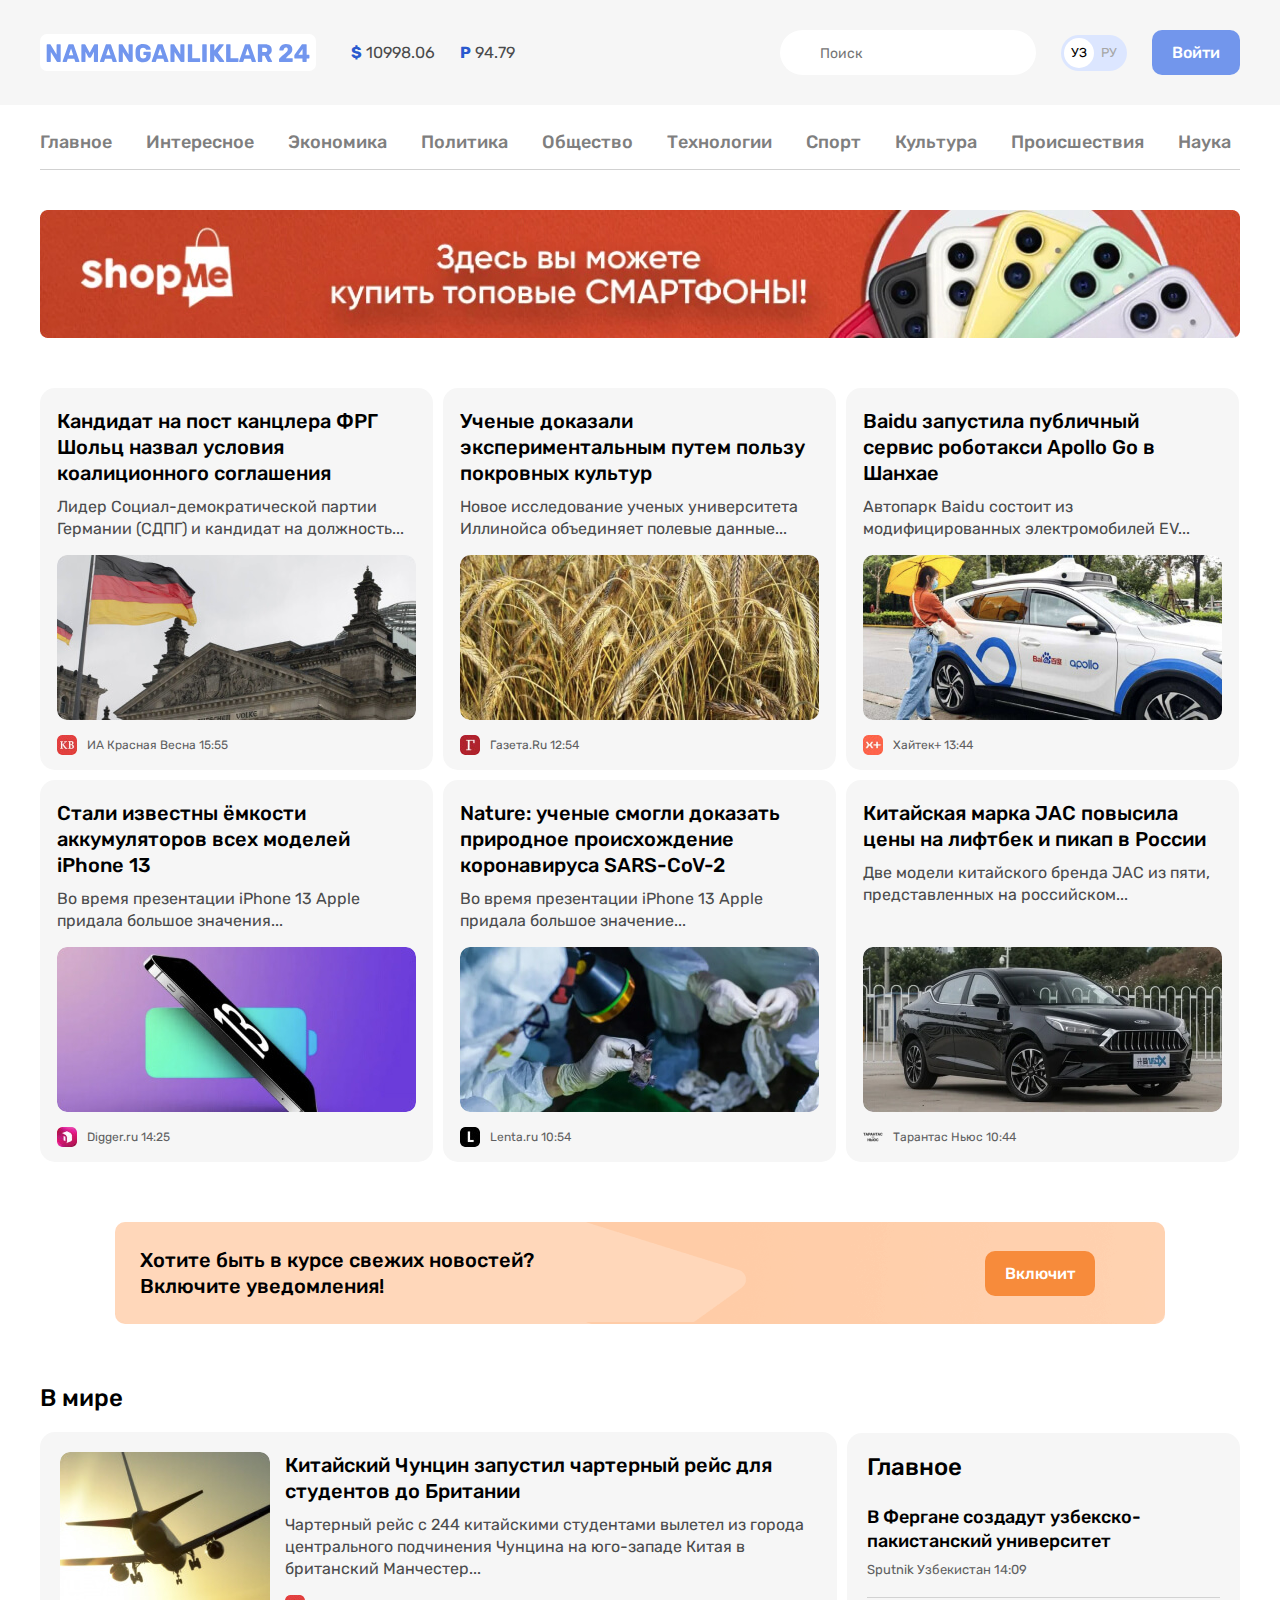
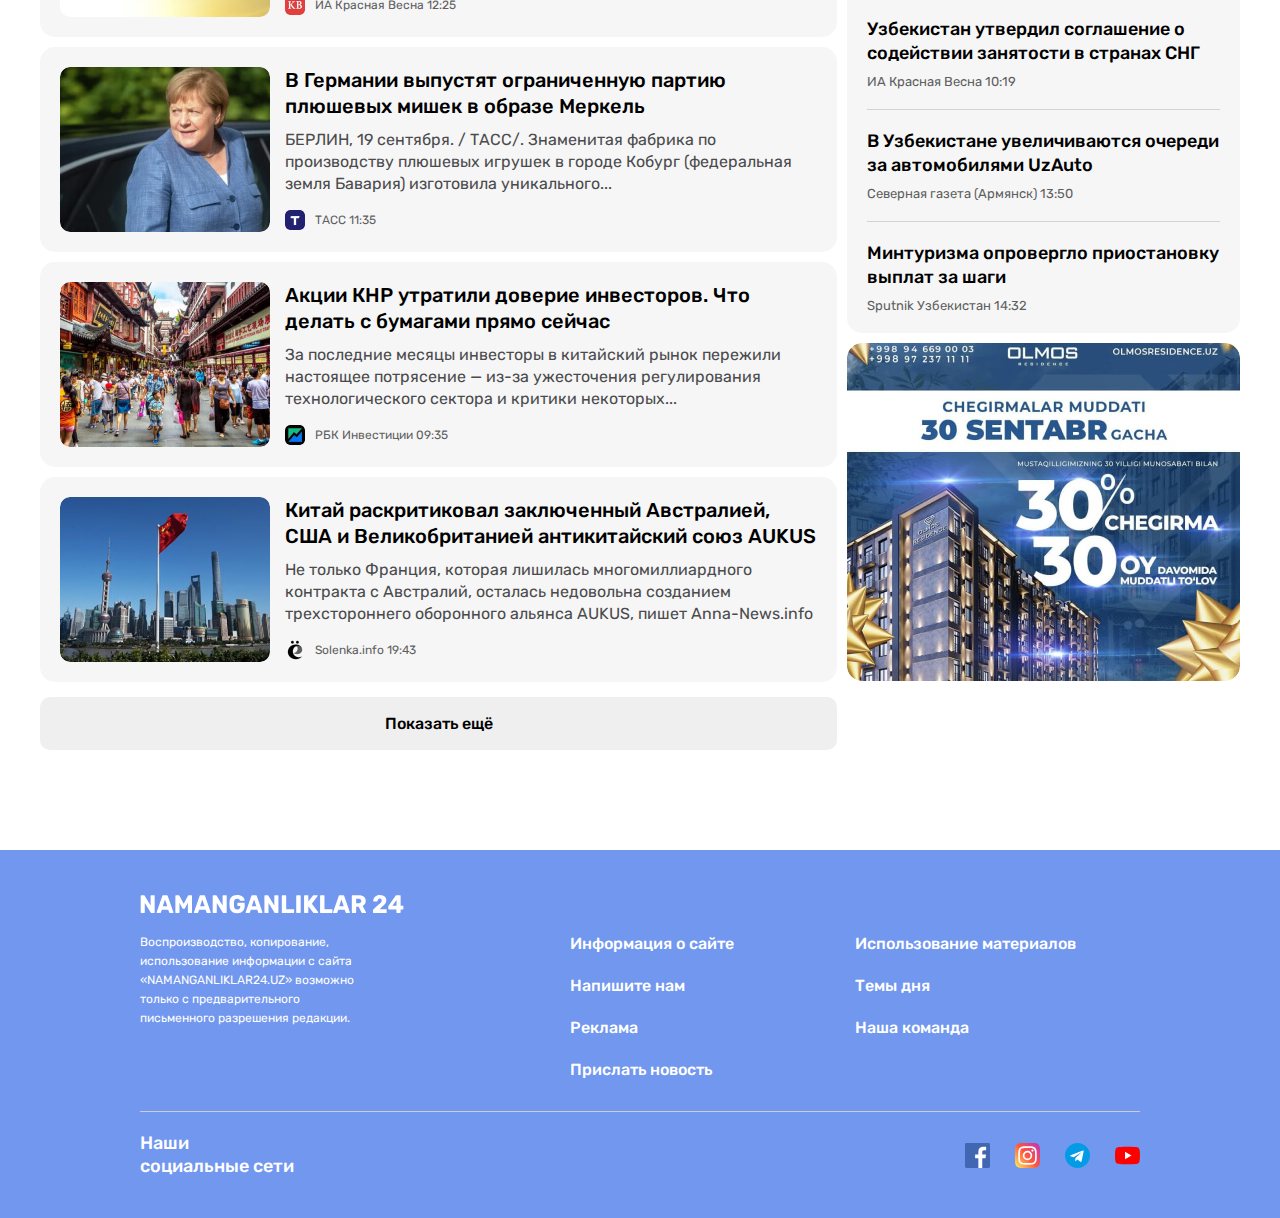
==== commit 0fb4d8a7: "Add issues have been solved" ====
--- a/index.html
+++ b/index.html
@@ -188,7 +188,7 @@
           </article>
           <!-- NEWS-GRID-ITEM -->
           <article class="news-grid-item article-card">
-            <h3 class="article-card-title">
+            <h3 class="article-card-title article-card-title-second">
               <a class="article-card-link" href="#">
                 Китайская марка JAC повысила цены на лифтбек и пикап в России
               </a>
@@ -362,7 +362,7 @@
           </section>
 
           <aside class="layout-2-1-sidebar-item sidebar-ad">
-            <a class="sidebar-ad-link" href="#" target="_blank">
+            <a class="sidebar-ad-link" href="https://olmosresidence.uz" target="_blank">
               <img class="sidebar-ad-img" src="img/advertising-banner.jpg" alt="There is a picture of advertisement banner here!" width="393" height="338" srcset="img/advertising-banner.jpg 1x, img/advertising-banner@2x.jpg 2x">
             </a>
           </aside>
@@ -421,22 +421,22 @@
         <h2 class="site-footer-socials-heading">Наши социальные сети</h2>
         <ul class="site-footer-socials-list">
           <li class="site-footer-socials-item">
-            <a class="site-footer-socials-link" href="#" target="_blank">
+            <a class="site-footer-socials-link" href="https://www.facebook.com/namanganliklar24" target="_blank">
               <img class="site-footer-socials-icon" src="img/icon-facebook.svg" alt="There is a Facebook icon here!" width="25" height="25">
             </a>
           </li>
           <li class="site-footer-socials-item">
-            <a class="site-footer-socials-link" href="#" target="_blank">
+            <a class="site-footer-socials-link" href="https://www.instagram.com/namanganliklar24.uz" target="_blank">
               <img class="site-footer-socials-icon" src="img/icon-instagram.svg" alt="There is a Instagram icon here!" width="25" height="25">
             </a>
           </li>
           <li class="site-footer-socials-item">
-            <a class="site-footer-socials-link" href="#" target="_blank">
+            <a class="site-footer-socials-link" href="https://t.me/namanganliklar24_uzb" target="_blank">
               <img class="site-footer-socials-icon" src="img/icon-telegram.svg" alt="There is a Telegram icon here!" width="25" height="25">
             </a>
           </li>
           <li class="site-footer-socials-item">
-            <a class="site-footer-socials-link" href="#" target="_blank">
+            <a class="site-footer-socials-link" href="https://www.youtube.com/namanganliklar24" target="_blank">
               <img class="site-footer-socials-icon" src="img/icon-youtube.svg" alt="There is a YouTube icon here!" width="25" height="25">
             </a>
           </li>
--- a/css/styles.css
+++ b/css/styles.css
@@ -46,6 +46,7 @@
   text-decoration: none;
   text-align: center;
   cursor: pointer;
+  transition: opacity 0.5s ease;
 }
 
 .button:hover {
@@ -92,6 +93,7 @@
   margin-bottom: 10px;
   background-color: #f6f6f6;
 }
+
 .site-header-top-container {
   display: flex;
   align-items: center;
@@ -99,10 +101,12 @@
 
 .site-header-logo {
   display: flex;
+  flex-shrink: 0;
   padding: 9px 6px 8px;
   margin-right: 35px;
   border-radius: 7px;
   background-color:#fff;
+  transition: opacity 0.5s ease;
 }
 
 .site-header-logo:hover {
@@ -123,7 +127,7 @@
   list-style: none;
 }
 
-.currency-rates-item:not(:last-child) {
+.currency-rates-item {
   margin-right: 25px;
 }
 
@@ -185,6 +189,7 @@
   font-weight: 500;
   line-height: normal;
 }
+
 .sitenav-list {
   display: flex;
   flex-wrap: wrap;
@@ -207,6 +212,7 @@
   display: block;
   color: #7f7f7f;
   text-decoration: none;
+  transition: color 0.5s ease;
 }
 
 .sitenav-link:hover {
@@ -220,7 +226,17 @@
 /* SITE-HEADER-BANNER */
 .site-header-banner-link {
   display: flex;
-}
+  transition: opacity 0.4s ease;
+}
+
+.site-header-banner-link:hover {
+  opacity: 0.8;
+}
+
+.site-header-banner-link:active {
+  opacity: 0.6;
+}
+
 
 /* MAIN-CONTENT */
 .main-content {
@@ -255,16 +271,21 @@
 .article-card-title {
   margin-top: 0;
   margin-bottom: 10px;
+  margin-right: 13px;
   font-size: 20px;
   font-weight: 500;
-  line-height: 26px;
-  /* line-height: 130%; */
+  line-height: 130%;
+}
+
+.article-card-title-second {
+  margin-right: 14px;
 }
 
 .article-card-link {
   display: inline-block;
   color: #000;
   text-decoration: none;
+  transition: color 0.5s ease;
 }
 
 .article-card-link:hover {
@@ -313,6 +334,7 @@
 
 /* NOTIFICATION-CTA */
 .notification-cta {
+  background-image: url("../img/notification.png");
   display:flex;
   justify-content: space-between;
   align-items: center;
@@ -339,11 +361,13 @@
   line-height: normal;
   color:#000;
 }
+
 .news-list {
   display: flex;
   flex-direction: column;
   margin-bottom: 15px;
 }
+
 .news-list-item:not(:last-child) {
   margin-bottom: 10px;
 }
@@ -357,6 +381,7 @@
   border-radius: 15px;
   background-color: #f6f6f6;
 }
+
 .article-card-horizontal-img {
   width: 210px;
   height: 165px;
@@ -368,6 +393,7 @@
 .article-card-horizontal-content {
   flex-grow: 1;
 }
+
 .article-card-horizontal-title {
   margin-top: 0;
   margin-bottom: 10px;
@@ -380,6 +406,7 @@
   display: inline-block;
   color: #000;
   text-decoration: none;
+  transition: color 0.5s ease;
 }
 
 .article-card-horizontal-link:hover {
@@ -398,10 +425,12 @@
   font-weight: 400;
   color: #4a4b4c;
 }
+
 .article-card-horizontal-footer {
   display: flex;
   align-items: center;
 }
+
 .article-card-horizontal-source-icon {
   width: 20px;
   height: 20px;
@@ -409,6 +438,7 @@
   border-radius: 5px;
   object-fit: cover;
 }
+
 .article-card-horizontal-source-time {
   font-size: 12px;
   line-height: normal;
@@ -447,6 +477,7 @@
   background-color: #f6f6f6;
   color:#000;
 }
+
 .sidebar-news-card-heading {
   margin-top: 0;
   margin-bottom: 25px;
@@ -454,11 +485,13 @@
   font-weight: 500;
   line-height: 28px;
 }
+
 .sidebar-news-card-list {
   padding: 0;
   margin: 0;
   list-style: none;
 }
+
 .sidebar-news-card-item {
   padding-top: 20px;
   padding-bottom: 20px;
@@ -483,11 +516,14 @@
   font-weight: 500;
   line-height: 133%;
 }
+
 .sidebar-news-card-link {
   display: inline-block;
   color: #000;
   text-decoration: none;
-}
+  transition: color 0.5s ease;
+}
+
 .sidebar-news-card-link:hover {
   color: #7296ec;
 }
@@ -508,7 +544,20 @@
   display: flex;
 }
 
+.sidebar-ad-link {
+  transition: opacity 0.5s ease;
+}
+
+.sidebar-ad-link:hover {
+  opacity: 0.8;
+}
+
+.sidebar-ad-link:active {
+  opacity: 0.6;
+}
+
 .sidebar-ad-img {
+  display: flex;
   width: 393px;
   height: 338px;
   object-fit: cover;
@@ -544,6 +593,7 @@
 
 .site-footer-logo {
   display: flex;
+  transition: opacity 0.5s ease;
 }
 
 .site-footer-logo:hover {
@@ -599,6 +649,10 @@
   text-decoration: underline;
 }
 
+.site-footer-link:active {
+  opacity: 0.6;
+}
+
 .site-footer-divider {
   height: 1px;
   border: 0;
@@ -635,6 +689,15 @@
 
 .site-footer-socials-link {
   display: flex;
+  transition: opacity 0.5s ease;
+}
+
+.site-footer-socials-link:hover {
+  opacity: 0.7;
+}
+
+.site-footer-socials-link:active {
+  opacity: 0.5;
 }
 
 .site-footer-socials-icon {
@@ -642,4 +705,19 @@
   width: 25px;
   height: 25px;
   object-fit: contain;
+}
+
+
+/* RETINA BACKGROUND */
+@media
+only screen and (-webkit-min-device-pixel-ratio: 2),
+only screen and (   min--moz-device-pixel-ratio: 2),
+only screen and (     -o-min-device-pixel-ratio: 2/1),
+only screen and (        min-device-pixel-ratio: 2),
+only screen and (                min-resolution: 192dpi),
+only screen and (                min-resolution: 2dppx) {
+
+  .site-header {
+    background-image: url("../img/notification@2x.png");
+  }
 }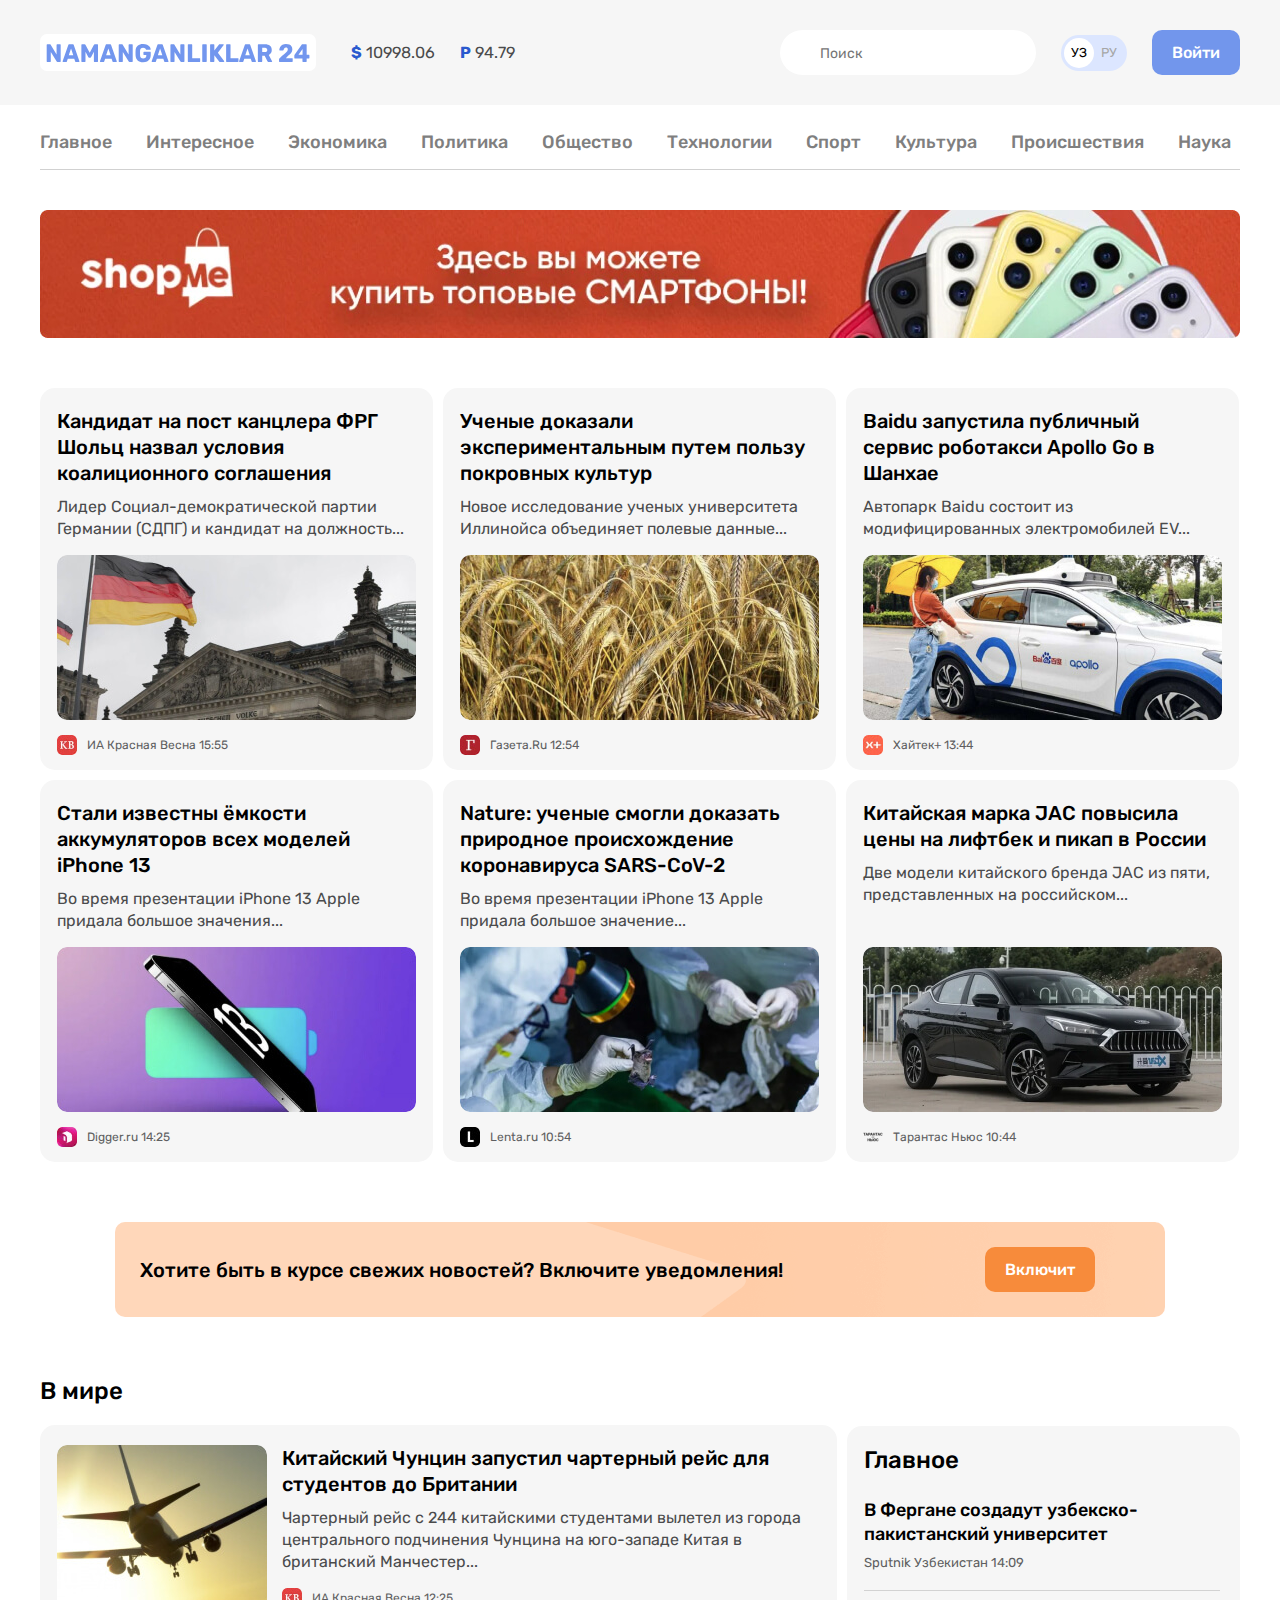
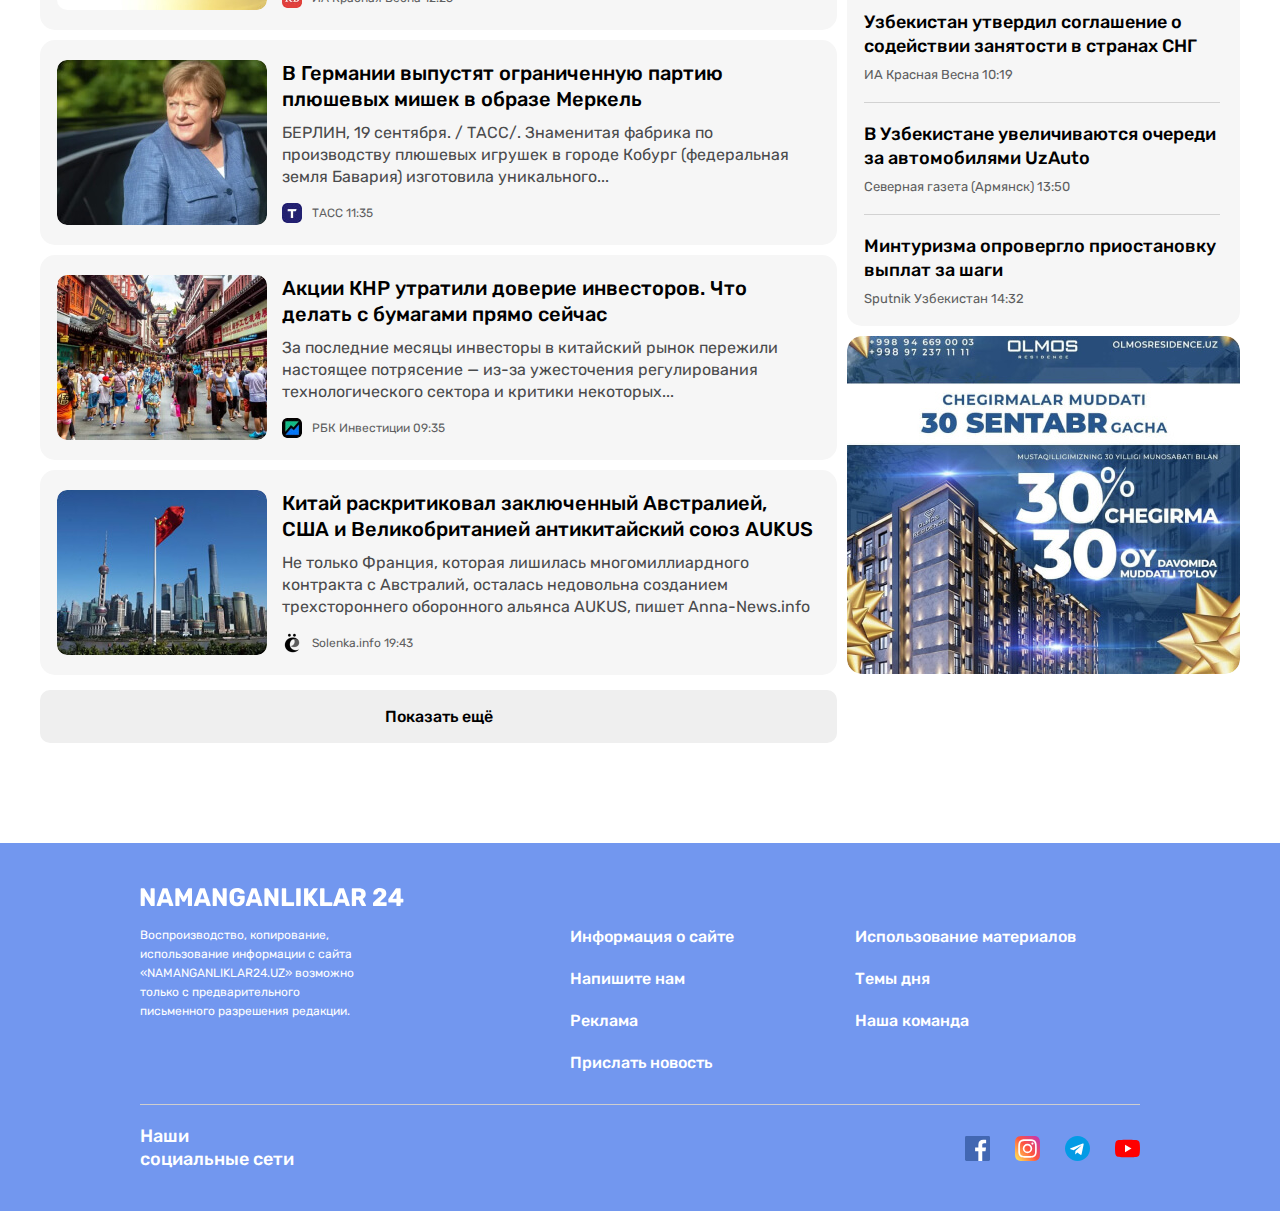
==== commit 23e79448: "Add list page" ====
--- a/index.html
+++ b/index.html
@@ -59,22 +59,22 @@
       <!-- SITENAV -->
       <nav class="sitenav">
         <ul class="sitenav-list">
-          <li class="sitenav-item"><a class="sitenav-link" href="#">Главное</a></li>
-          <li class="sitenav-item"><a class="sitenav-link" href="#">Интересное</a></li>
-          <li class="sitenav-item"><a class="sitenav-link" href="#">Экономика</a></li>
-          <li class="sitenav-item"><a class="sitenav-link" href="#">Политика</a></li>
-          <li class="sitenav-item"><a class="sitenav-link" href="#">Общество</a></li>
-          <li class="sitenav-item"><a class="sitenav-link" href="#">Технологии</a></li>
-          <li class="sitenav-item"><a class="sitenav-link" href="#">Спорт</a></li>
-          <li class="sitenav-item"><a class="sitenav-link" href="#">Культура</a></li>
-          <li class="sitenav-item"><a class="sitenav-link" href="#">Происшествия</a></li>
-          <li class="sitenav-item"><a class="sitenav-link" href="#">Наука</a></li>
+          <li class="sitenav-item"><a class="sitenav-link" href="index.html">Главное</a></li>
+          <li class="sitenav-item"><a class="sitenav-link" href="news-list.html">Интересное</a></li>
+          <li class="sitenav-item"><a class="sitenav-link" href="news-list.html">Экономика</a></li>
+          <li class="sitenav-item"><a class="sitenav-link" href="news-list.html">Политика</a></li>
+          <li class="sitenav-item"><a class="sitenav-link" href="news-list.html">Общество</a></li>
+          <li class="sitenav-item"><a class="sitenav-link" href="news-list.html">Технологии</a></li>
+          <li class="sitenav-item"><a class="sitenav-link" href="news-list.html">Спорт</a></li>
+          <li class="sitenav-item"><a class="sitenav-link" href="news-list.html">Культура</a></li>
+          <li class="sitenav-item"><a class="sitenav-link" href="news-list.html">Происшествия</a></li>
+          <li class="sitenav-item"><a class="sitenav-link" href="news-list.html">Наука</a></li>
         </ul>
       </nav>
 
       <!-- SITE-HEADER-BANNER -->
       <aside class="site-header-banner">
-        <a class="site-header-banner-link" href="https://olcha.uz" target="_blank">
+        <a class="site-header-banner-link" href="https://shopme.uz" target="_blank">
           <img class="site-header-banner-img" src="img/shopme-banner.jpg" alt="ShopMe banner" width="1200" height="128" srcset="img/shopme-banner.jpg 1x, img/shopme-banner@2x.jpg 2x">
         </a>
       </aside>
@@ -213,7 +213,7 @@
       <!-- NOTIFICATION-CTA -->
       <section class="notification-cta">
         <div class="notification-cta-text">
-          Хотите быть в курсе свежих новостей? <br> Включите уведомления!
+          Хотите быть в курсе свежих новостей? Включите уведомления!
         </div>
         <button class="button button-orange" type="button">Включит</button>
       </section>
@@ -230,7 +230,7 @@
                 <div class="article-card-horizontal-content">
                   <h3 class="article-card-horizontal-title">
                     <a class="article-card-horizontal-link" href="#">
-                      Китайский Чунцин запустил чартерный рейс для <br> студентов до Британии
+                      Китайский Чунцин запустил чартерный рейс для студентов до Британии
                     </a>
                   </h3>
                   <p class="article-card-horizontal-text">
@@ -251,7 +251,7 @@
                 <div class="article-card-horizontal-content">
                   <h3 class="article-card-horizontal-title">
                     <a class="article-card-horizontal-link" href="#">
-                      В Германии выпустят ограниченную партию <br> плюшевых мишек в образе Меркель
+                      В Германии выпустят ограниченную партию плюшевых мишек в образе Меркель
                     </a>
                   </h3>
                   <p class="article-card-horizontal-text">
@@ -318,7 +318,9 @@
             <ul class="sidebar-news-card-list">
               <li class="sidebar-news-card-item">
                 <h3 class="sidebar-news-card-title">
-                  <a class="sidebar-news-card-link" href="#">В Фергане создадут узбекско-пакистанский университет</a>
+                  <a class="sidebar-news-card-link" href="#">
+                    В Фергане создадут узбекско-пакистанский университет
+                  </a>
                 </h3>
                 <div class="sidebar-news-card-source-time">
                   <span class="sidebar-news-card-source">Sputnik Узбекистан</span>
--- a/css/styles.css
+++ b/css/styles.css
@@ -377,7 +377,7 @@
 .article-card-horizontal {
   display: flex;
   align-items: flex-start;
-  padding: 20px;
+  padding: 20px 20px 20px 17px;
   border-radius: 15px;
   background-color: #f6f6f6;
 }
@@ -472,7 +472,7 @@
 
 /* SIDEBAR-NEWS-CARD */
 .sidebar-news-card {
-  padding: 20px;
+  padding: 20px 20px 20px 17px;
   border-radius: 15px;
   background-color: #f6f6f6;
   color:#000;
@@ -562,6 +562,10 @@
   height: 338px;
   object-fit: cover;
   border-radius: 15px;
+}
+
+.sidebar-ad-img-tall {
+  height: 553px;
 }
 
 
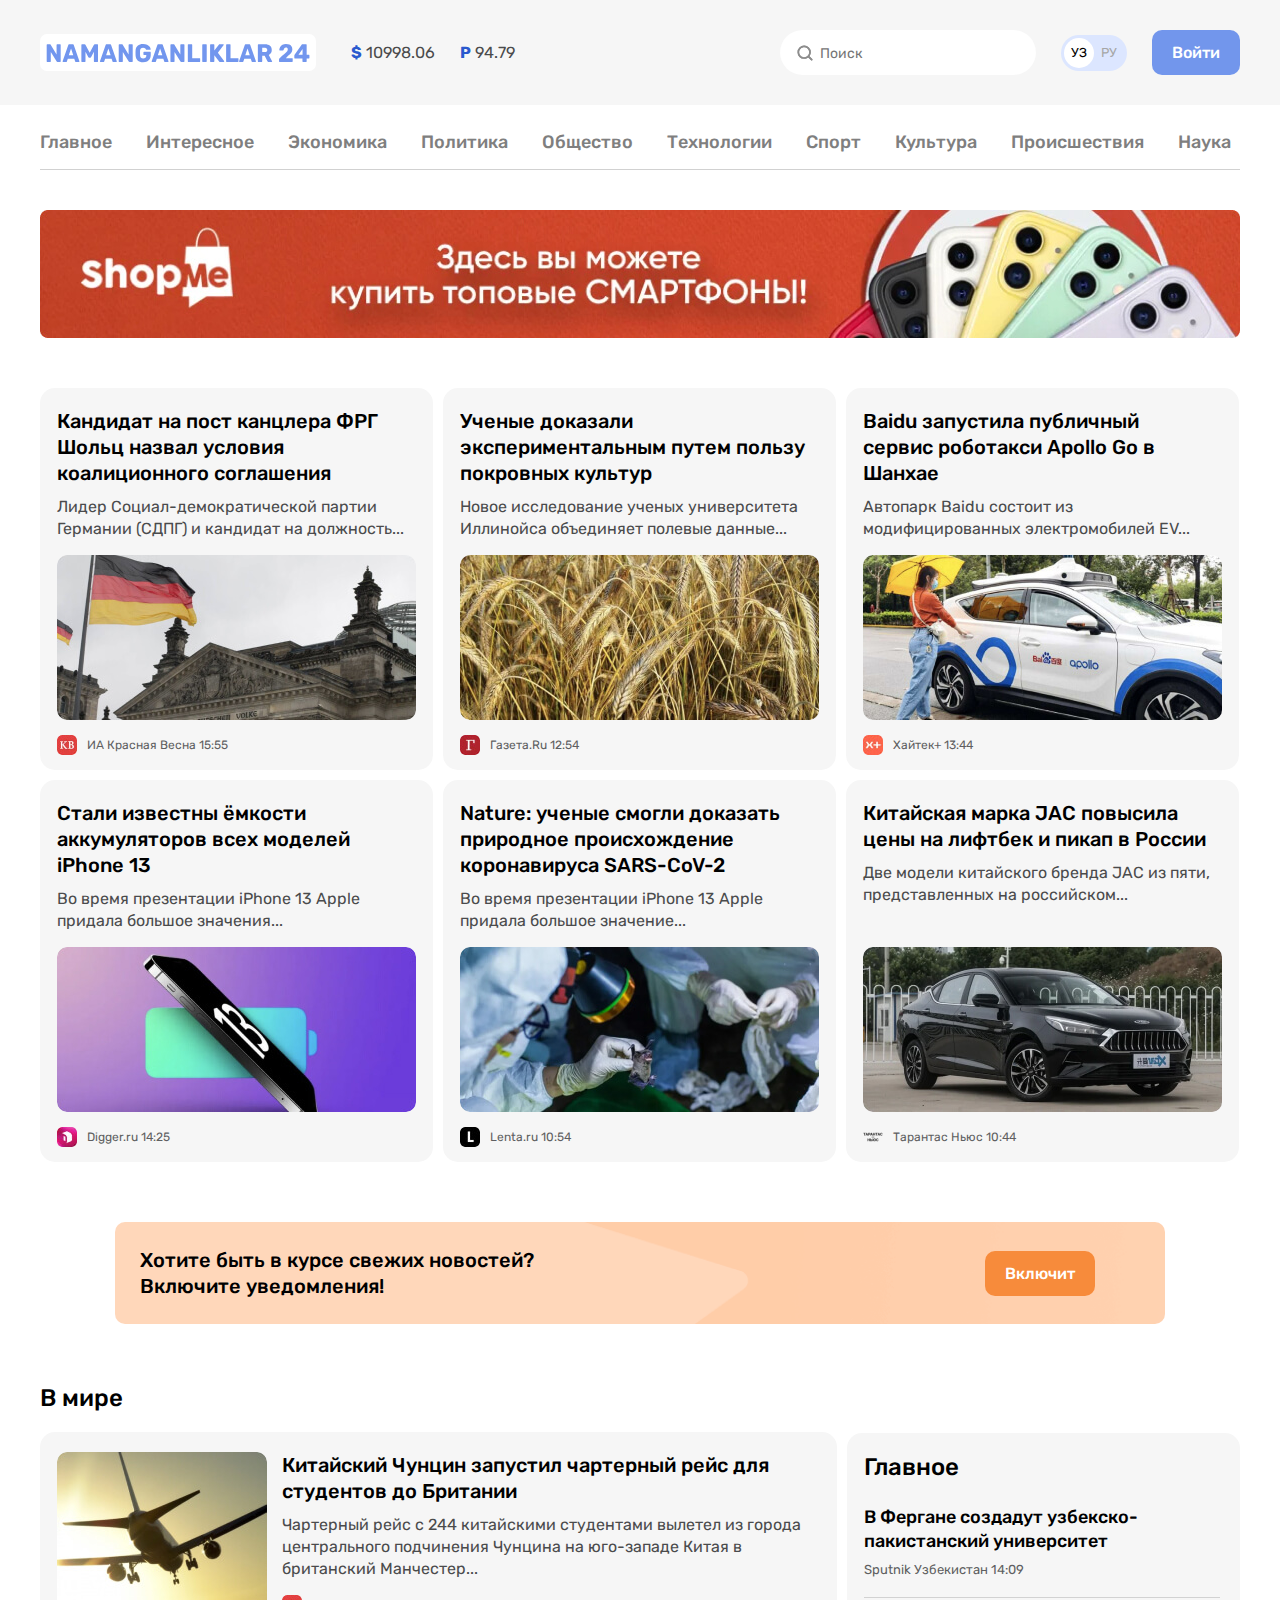
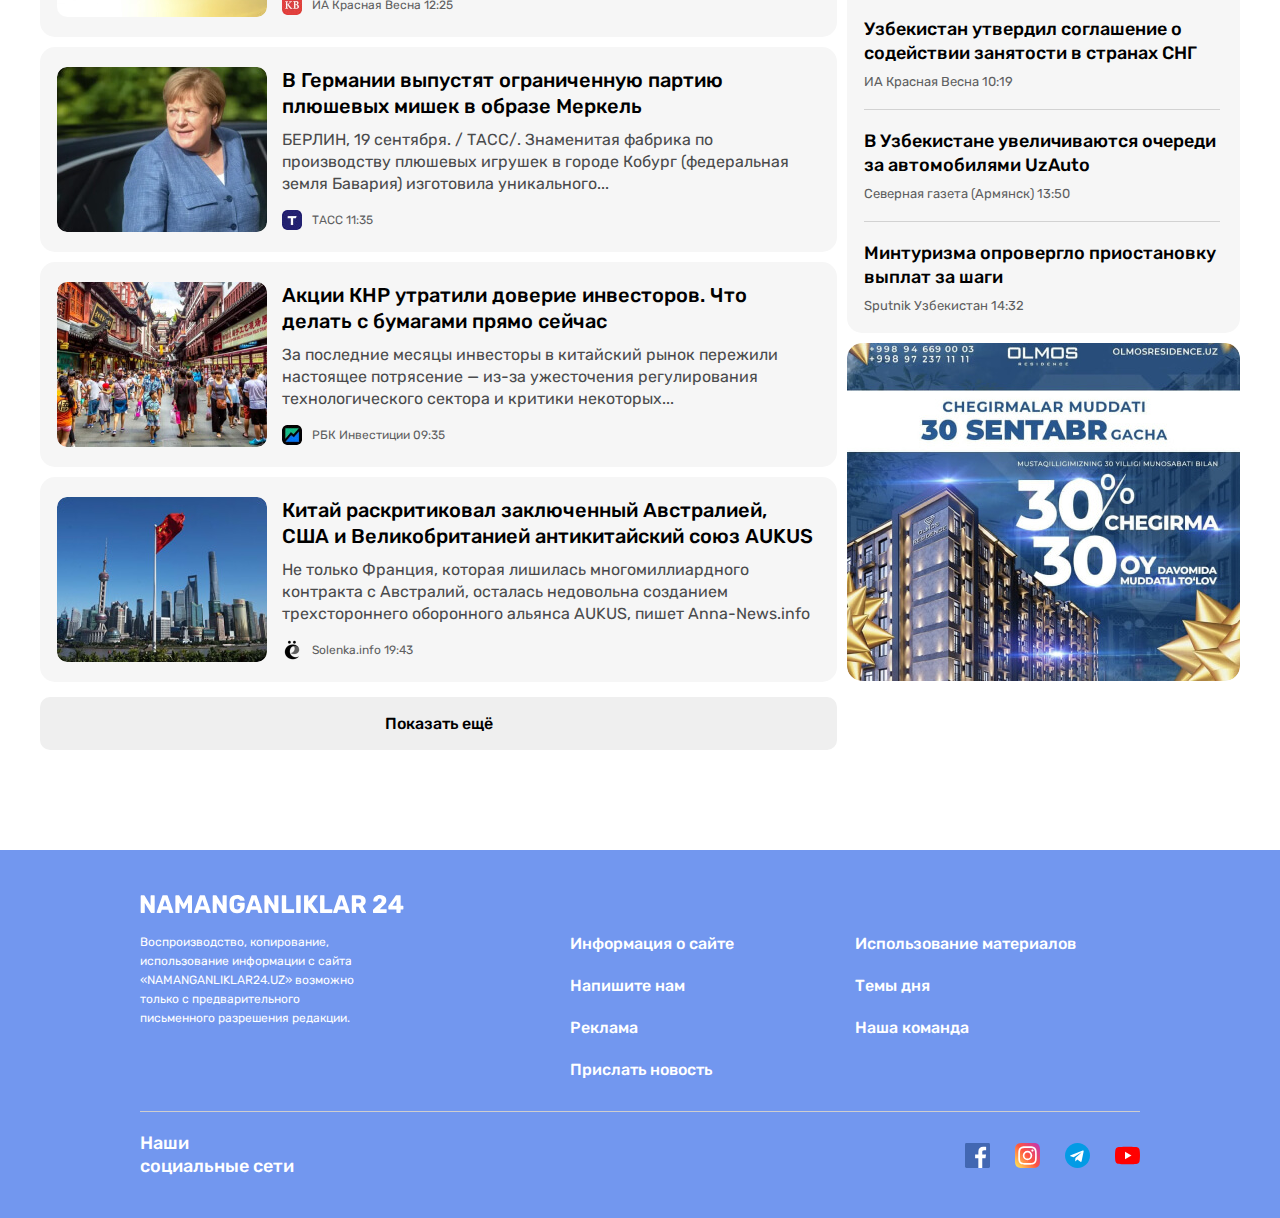
==== commit 57b213d4: "Prefix and minify CSS" ====
--- a/index.html
+++ b/index.html
@@ -4,7 +4,7 @@
   <meta charset="UTF-8">
   <meta http-equiv="X-UA-Compatible" content="IE=edge">
   <meta name="viewport" content="width=device-width, initial-scale=1.0">
-  <title>Namanganliklar 24</title>
+  <title>N24</title>
 
   <!-- Google Fonts -->
   <link rel="preconnect" href="https://fonts.googleapis.com">
@@ -12,8 +12,9 @@
   <link href="https://fonts.googleapis.com/css2?family=Rubik:wght@400;500;700&display=swap" rel="stylesheet">
 
   <!-- Styles -->
-  <link rel="stylesheet" href="css/normalize.css">
-  <link rel="stylesheet" href="css/styles.css">
+  <!-- <link rel="stylesheet" href="css/normalize.css">
+  <link rel="stylesheet" href="css/styles.css"> -->
+  <link rel="stylesheet" href="css/styles.min.css">
 </head>
 <body>
 
@@ -363,6 +364,7 @@
             </ul>
           </section>
 
+          <!-- SIDEBAR-AD -->
           <aside class="layout-2-1-sidebar-item sidebar-ad">
             <a class="sidebar-ad-link" href="https://olmosresidence.uz" target="_blank">
               <img class="sidebar-ad-img" src="img/advertising-banner.jpg" alt="There is a picture of advertisement banner here!" width="393" height="338" srcset="img/advertising-banner.jpg 1x, img/advertising-banner@2x.jpg 2x">
@@ -394,7 +396,7 @@
               <a class="site-footer-link" href="#">Информация о сайте</a>
             </li>
             <li class="site-footer-links-item">
-              <a class="site-footer-link" href="#">Напишите нам</a>
+              <a class="site-footer-link" href="contact.html">Напишите нам</a>
             </li>
             <li class="site-footer-links-item">
               <a class="site-footer-link" href="#">Реклама</a>
--- a/css/styles.css
+++ b/css/styles.css
@@ -150,6 +150,10 @@
   border-radius: 60px;
   font-size: 14px;
   line-height: normal;
+  background-image: url("../img/icon-search.svg");
+  background-repeat: no-repeat;
+  background-size: 20px;
+  background-position: 15px center;
 }
 
 
@@ -184,10 +188,13 @@
   padding-top: 12px;
   padding-bottom: 12px;
   border-bottom: 1px solid #d1d1d1;
+  font-size: 18px;
+  font-weight: 500;
+  line-height: normal;
+}
+
+.sitenav:not(:last-child) {
   margin-bottom: 40px;
-  font-size: 18px;
-  font-weight: 500;
-  line-height: normal;
 }
 
 .sitenav-list {
@@ -334,7 +341,6 @@
 
 /* NOTIFICATION-CTA */
 .notification-cta {
-  background-image: url("../img/notification.png");
   display:flex;
   justify-content: space-between;
   align-items: center;
@@ -342,12 +348,17 @@
   margin: 60px 75px;
   border-radius: 10px;
   background-color: #ffd7ba;
+  background-image: url("../img/notification.png");
+  background-repeat: no-repeat;
+  background-size: cover;
+  background-position: center center;
 }
 
 .notification-cta-text {
   font-size: 20px;
   font-weight: 500;
   line-height: 26px;
+  width: 404px;
   color: #000;
 }
 
@@ -439,6 +450,7 @@
   object-fit: cover;
 }
 
+
 .article-card-horizontal-source-time {
   font-size: 12px;
   line-height: normal;
@@ -566,6 +578,74 @@
 
 .sidebar-ad-img-tall {
   height: 553px;
+}
+
+/* PAGE-OF-ARTICLE-CARD */
+.page-of-article-card {
+  display: inline-block;
+  background-color: #fff;
+  padding: 0;
+}
+
+.page-of-article-card-icon {
+  margin-bottom: 30px;
+}
+
+.page-of-article-card-icon-img {
+  width: 30px;
+  height: 30px;
+}
+
+.page-of-article-card-icon-time {
+  font-size: 14px;
+  line-height: 17px;
+}
+
+.page-of-article-card-title {
+  font-size: 26px;
+  line-height: 138%;
+  margin-bottom: 20px;
+  color: #000;
+}
+
+.layout-2-1-sidebar-page-of-article-card {
+  margin-top: 0;
+}
+
+.page-of-article-ilon-mask-img {
+  width: 797px;
+  height: 300px;
+  border-radius: 13px;
+  margin-right: 0;
+  margin-bottom: 25px;
+}
+
+.page-of-article-card-horizontal-content {
+  display: flex;
+  flex-direction: column;
+  padding-bottom: 50px;
+  border-bottom: 1px solid #d2d2d2;
+}
+
+.page-of-article-card-horizontal-text {
+  font-size: 20px;
+  margin-top: 0;
+  margin-bottom: 24px;
+  line-height: 150%;
+  color:#000;
+}
+
+.page-of-article-card-horizontal-text:last-child {
+  margin-bottom: 0;
+}
+
+.page-of-article-bottom-news-heading {
+  font-weight: 500;
+  font-size: 24px;
+  line-height: 28px;
+  margin-top: 60px;
+  margin-bottom: 20px;
+  color: #000;
 }
 
 
@@ -709,6 +789,105 @@
   width: 25px;
   height: 25px;
   object-fit: contain;
+}
+
+
+/* FORM */
+.form-groups-wrapper {
+  display: flex;
+  justify-content: space-between;
+}
+
+.form-groups-wrapper:not(:last-child) {
+  margin-bottom: 10px;
+}
+
+.form-group:not(:last-child) {
+  margin-bottom: 10px;
+}
+
+.form-groups-wrapper .form-group {
+  width: calc(50% - 5px);
+  margin-bottom: 0;
+}
+
+.form-field {
+  display: block;
+  width: 100%;
+  padding: 18px 20px;
+  border: 1px solid rgba(0, 0, 0, 0.2);
+  border-radius: 10px;
+}
+
+.form-field-textarea {
+  min-height: 180px;
+  resize: vertical;
+}
+
+
+/* DEFINITIONS-CARD */
+.contact-page-info-definitions-card {
+}
+
+.definitions-card {
+  padding: 20px 25px;
+  margin: 0;
+  border-radius: 10px;
+  background-color: #f6f6f6;
+  color: #000;
+}
+
+.defitions-card-item {
+  padding-top: 20px;
+  padding-bottom: 20px;
+}
+
+.defitions-card-item:not(:last-child) {
+  border-bottom: 1px solid #d2d2d2;
+}
+
+.definitons-card-title {
+  margin-bottom: 7px;
+  font-size: 20px;
+  line-height: 24px;
+  font-weight: 500;
+}
+
+.definitons-card-value {
+  margin: 0;
+  font-size: 16px;
+  line-height: 19px;
+}
+
+
+/* CONTACT-PAGE */
+.contact-page-heading {
+  margin-top: 0;
+  margin-bottom: 20px;
+  font-size: 24px;
+  line-height: 29px;
+  font-weight: 500;
+  color: #000;
+}
+
+.contact-page-content {
+  display: flex;
+}
+
+.contact-page-form {
+  display: flex;
+  flex-direction: column;
+  width: 696px;
+}
+
+.contact-page-form-submit {
+  align-self: flex-end;
+  margin-top: 20px;
+}
+
+.contact-page-info {
+  width: 494px;
+  margin-left: 10px;
 }
 
 
@@ -721,7 +900,7 @@
 only screen and (                min-resolution: 192dpi),
 only screen and (                min-resolution: 2dppx) {
 
-  .site-header {
+  .notification-cta {
     background-image: url("../img/notification@2x.png");
   }
 }--- a/css/styles.min.css
+++ b/css/styles.min.css
@@ -0,0 +1 @@
+/*! normalize.css v8.0.1 | MIT License | github.com/necolas/normalize.css */html{line-height:1.15;-webkit-text-size-adjust:100%}body{margin:0}main{display:block}h1{font-size:2em;margin:.67em 0}hr{-webkit-box-sizing:content-box;box-sizing:content-box;height:0;overflow:visible}pre{font-family:monospace,monospace;font-size:1em}a{background-color:transparent}abbr[title]{border-bottom:none;text-decoration:underline;-webkit-text-decoration:underline dotted;text-decoration:underline dotted}b,strong{font-weight:bolder}code,kbd,samp{font-family:monospace,monospace;font-size:1em}small{font-size:80%}sub,sup{font-size:75%;line-height:0;position:relative;vertical-align:baseline}sub{bottom:-.25em}sup{top:-.5em}img{border-style:none}button,input,optgroup,select,textarea{font-family:inherit;font-size:100%;line-height:1.15;margin:0}button,input{overflow:visible}button,select{text-transform:none}[type=button],[type=reset],[type=submit],button{-webkit-appearance:button}[type=button]::-moz-focus-inner,[type=reset]::-moz-focus-inner,[type=submit]::-moz-focus-inner,button::-moz-focus-inner{border-style:none;padding:0}[type=button]:-moz-focusring,[type=reset]:-moz-focusring,[type=submit]:-moz-focusring,button:-moz-focusring{outline:1px dotted ButtonText}fieldset{padding:.35em .75em .625em}legend{-webkit-box-sizing:border-box;box-sizing:border-box;color:inherit;display:table;max-width:100%;padding:0;white-space:normal}progress{vertical-align:baseline}textarea{overflow:auto}[type=checkbox],[type=radio]{-webkit-box-sizing:border-box;box-sizing:border-box;padding:0}[type=number]::-webkit-inner-spin-button,[type=number]::-webkit-outer-spin-button{height:auto}[type=search]{-webkit-appearance:textfield;outline-offset:-2px}[type=search]::-webkit-search-decoration{-webkit-appearance:none}::-webkit-file-upload-button{-webkit-appearance:button;font:inherit}details{display:block}summary{display:list-item}template{display:none}[hidden]{display:none}*{-webkit-box-sizing:border-box;box-sizing:border-box}html{height:100%;scroll-behavior:smooth}body{display:-webkit-box;display:-ms-flexbox;display:flex;-webkit-box-orient:vertical;-webkit-box-direction:normal;-ms-flex-direction:column;flex-direction:column;height:100%;padding:0;margin:0;font-family:Rubik,Arial,sans-serif;font-size:16px;line-height:22px;background-color:#fff;color:#4a4b4c}img{max-width:100%;height:auto}:focus{outline:2px dashed #7296ec;outline-offset:3px}.button{display:inline-block;padding:13px 20px;border:0;border-radius:10px;font-size:16px;line-height:normal;font-weight:500;text-decoration:none;text-align:center;cursor:pointer;-webkit-transition:opacity .5s ease;-o-transition:opacity .5s ease;transition:opacity .5s ease}.button:hover{opacity:.8}.button:active{opacity:.6}.button-block{display:block;width:100%}.button-primary{background-color:#7296ec;color:#fff}.button-orange{background-color:#f78b3b;color:#fff}.container{width:100%;max-width:1240px;padding-left:20px;padding-right:20px;margin-left:auto;margin-right:auto}.site-header-top{padding-top:30px;padding-bottom:30px;margin-bottom:10px;background-color:#f6f6f6}.site-header-top-container{display:-webkit-box;display:-ms-flexbox;display:flex;-webkit-box-align:center;-ms-flex-align:center;align-items:center}.site-header-logo{display:-webkit-box;display:-ms-flexbox;display:flex;-ms-flex-negative:0;flex-shrink:0;padding:9px 6px 8px;margin-right:35px;border-radius:7px;background-color:#fff;-webkit-transition:opacity .5s ease;-o-transition:opacity .5s ease;transition:opacity .5s ease}.site-header-logo:hover{opacity:.8}.site-header-logo:active{opacity:.6}.currency-rates{display:-webkit-box;display:-ms-flexbox;display:flex;-webkit-box-align:center;-ms-flex-align:center;align-items:center;padding:0;margin:0;margin-right:auto;list-style:none}.currency-rates-item{margin-right:25px}.currency-rates-type{color:#2959ce}.global-search-form{margin-right:25px}.global-search-form-input{padding-top:15px;padding-right:20px;padding-bottom:13px;padding-left:40px;border:0;border-radius:60px;font-size:14px;line-height:normal;background-image:url("../img/icon-search.svg");background-repeat:no-repeat;background-size:20px;background-position:15px center}.lang-toggle{display:-webkit-box;display:-ms-flexbox;display:flex;padding:3px;margin-right:25px;border-radius:39px;background-color:#dce6ff}.lang-toggle-link{width:30px;height:30px;font-size:13px;line-height:30px;color:#a6a6a6;border-radius:50%;text-align:center;text-decoration:none}.lang-toggle-link-active{background-color:#fff;color:#000}.sitenav{padding-top:12px;padding-bottom:12px;border-bottom:1px solid #d1d1d1;font-size:18px;font-weight:500;line-height:normal}.sitenav:not(:last-child){margin-bottom:40px}.sitenav-list{display:-webkit-box;display:-ms-flexbox;display:flex;-ms-flex-wrap:wrap;flex-wrap:wrap;-webkit-box-align:center;-ms-flex-align:center;align-items:center;padding:0;margin:0;list-style:none}.sitenav-item{margin-top:4px;margin-bottom:4px}.sitenav-item:not(:last-child){margin-right:34px}.sitenav-link{display:block;color:#7f7f7f;text-decoration:none;-webkit-transition:color .5s ease;-o-transition:color .5s ease;transition:color .5s ease}.sitenav-link:hover{color:#7296ec}.sitenav-link:active{opacity:.6}.site-header-banner-link{display:-webkit-box;display:-ms-flexbox;display:flex;-webkit-transition:opacity .4s ease;-o-transition:opacity .4s ease;transition:opacity .4s ease}.site-header-banner-link:hover{opacity:.8}.site-header-banner-link:active{opacity:.6}.main-content{-webkit-box-flex:1;-ms-flex-positive:1;flex-grow:1;padding-top:50px;padding-bottom:100px}.news-grid{display:-webkit-box;display:-ms-flexbox;display:flex;-ms-flex-wrap:wrap;flex-wrap:wrap;margin-left:-10px;margin-bottom:-10px}.news-grid-item{width:393px;margin-left:10px;margin-bottom:10px}.article-card{display:-webkit-box;display:-ms-flexbox;display:flex;-webkit-box-orient:vertical;-webkit-box-direction:normal;-ms-flex-direction:column;flex-direction:column;padding:20px 17px 15px;border-radius:15px;background-color:#f6f6f6}.article-card-title{margin-top:0;margin-bottom:10px;margin-right:13px;font-size:20px;font-weight:500;line-height:130%}.article-card-title-second{margin-right:14px}.article-card-link{display:inline-block;color:#000;text-decoration:none;-webkit-transition:color .5s ease;-o-transition:color .5s ease;transition:color .5s ease}.article-card-link:hover{color:#7296ec}.article-card-link:active{opacity:.6}.article-card-text{margin-top:0;margin-bottom:15px;font-weight:400}.article-card-img{display:block;width:360px;height:165px;margin-top:auto;margin-bottom:15px;border-radius:10px;-o-object-fit:cover;object-fit:cover}.article-card-footer{display:-webkit-box;display:-ms-flexbox;display:flex;-webkit-box-align:center;-ms-flex-align:center;align-items:center}.article-card-source-icon{width:20px;height:20px;margin-right:10px;border-radius:5px}.article-card-source-time{font-size:12px;font-weight:400;line-height:normal;color:#5e5f61}.notification-cta{display:-webkit-box;display:-ms-flexbox;display:flex;-webkit-box-pack:justify;-ms-flex-pack:justify;justify-content:space-between;-webkit-box-align:center;-ms-flex-align:center;align-items:center;padding:25px 70px 25px 25px;margin:60px 75px;border-radius:10px;background-color:#ffd7ba;background-image:url("../img/notification.png");background-repeat:no-repeat;background-size:cover;background-position:center center}.notification-cta-text{font-size:20px;font-weight:500;line-height:26px;width:404px;color:#000}.global-news-heading{margin-top:0;margin-bottom:20px;font-size:24px;font-weight:500;line-height:normal;color:#000}.news-list{display:-webkit-box;display:-ms-flexbox;display:flex;-webkit-box-orient:vertical;-webkit-box-direction:normal;-ms-flex-direction:column;flex-direction:column;margin-bottom:15px}.news-list-item:not(:last-child){margin-bottom:10px}.article-card-horizontal{display:-webkit-box;display:-ms-flexbox;display:flex;-webkit-box-align:start;-ms-flex-align:start;align-items:flex-start;padding:20px 20px 20px 17px;border-radius:15px;background-color:#f6f6f6}.article-card-horizontal-img{width:210px;height:165px;margin-right:15px;border-radius:10px;-o-object-fit:cover;object-fit:cover}.article-card-horizontal-content{-webkit-box-flex:1;-ms-flex-positive:1;flex-grow:1}.article-card-horizontal-title{margin-top:0;margin-bottom:10px;font-size:20px;font-weight:500;line-height:130%}.article-card-horizontal-link{display:inline-block;color:#000;text-decoration:none;-webkit-transition:color .5s ease;-o-transition:color .5s ease;transition:color .5s ease}.article-card-horizontal-link:hover{color:#7296ec}.article-card-horizontal-link:active{opacity:.6}.article-card-horizontal-text{margin-top:0;margin-bottom:15px;font-size:16px;line-height:138%;font-weight:400;color:#4a4b4c}.article-card-horizontal-footer{display:-webkit-box;display:-ms-flexbox;display:flex;-webkit-box-align:center;-ms-flex-align:center;align-items:center}.article-card-horizontal-source-icon{width:20px;height:20px;margin-right:10px;border-radius:5px;-o-object-fit:cover;object-fit:cover}.article-card-horizontal-source-time{font-size:12px;line-height:normal;color:#5e5f61}.news-list-more-button{padding:17px}.layout-2-1{display:-webkit-box;display:-ms-flexbox;display:flex;-webkit-box-align:start;-ms-flex-align:start;align-items:flex-start}.layout-2-1-main{width:797px;margin-right:10px}.layout-2-1-sidebar{width:393px;margin-top:49px}.layout-2-1-sidebar-item:not(:last-child){margin-bottom:10px}.sidebar-news-card{padding:20px 20px 20px 17px;border-radius:15px;background-color:#f6f6f6;color:#000}.sidebar-news-card-heading{margin-top:0;margin-bottom:25px;font-size:24px;font-weight:500;line-height:28px}.sidebar-news-card-list{padding:0;margin:0;list-style:none}.sidebar-news-card-item{padding-top:20px;padding-bottom:20px}.sidebar-news-card-item:first-child{padding-top:0}.sidebar-news-card-item:last-child{padding-bottom:0}.sidebar-news-card-item:not(:last-child){border-bottom:1px solid #d2d2d2}.sidebar-news-card-title{margin-top:0;margin-bottom:8px;font-size:18px;font-weight:500;line-height:133%}.sidebar-news-card-link{display:inline-block;color:#000;text-decoration:none;-webkit-transition:color .5s ease;-o-transition:color .5s ease;transition:color .5s ease}.sidebar-news-card-link:hover{color:#7296ec}.sidebar-news-card-link:active{opacity:.6}.sidebar-news-card-source-time{font-size:13px;line-height:normal;color:#5e5f61}.sidebar-ad{display:-webkit-box;display:-ms-flexbox;display:flex}.sidebar-ad-link{-webkit-transition:opacity .5s ease;-o-transition:opacity .5s ease;transition:opacity .5s ease}.sidebar-ad-link:hover{opacity:.8}.sidebar-ad-link:active{opacity:.6}.sidebar-ad-img{display:-webkit-box;display:-ms-flexbox;display:flex;width:393px;height:338px;-o-object-fit:cover;object-fit:cover;border-radius:15px}.sidebar-ad-img-tall{height:553px}.page-of-article-card{display:inline-block;background-color:#fff;padding:0}.page-of-article-card-icon{margin-bottom:30px}.page-of-article-card-icon-img{width:30px;height:30px}.page-of-article-card-icon-time{font-size:14px;line-height:17px}.page-of-article-card-title{font-size:26px;line-height:138%;margin-bottom:20px;color:#000}.layout-2-1-sidebar-page-of-article-card{margin-top:0}.page-of-article-ilon-mask-img{width:797px;height:300px;border-radius:13px;margin-right:0;margin-bottom:25px}.page-of-article-card-horizontal-content{display:-webkit-box;display:-ms-flexbox;display:flex;-webkit-box-orient:vertical;-webkit-box-direction:normal;-ms-flex-direction:column;flex-direction:column;padding-bottom:50px;border-bottom:1px solid #d2d2d2}.page-of-article-card-horizontal-text{font-size:20px;margin-top:0;margin-bottom:24px;line-height:150%;color:#000}.page-of-article-card-horizontal-text:last-child{margin-bottom:0}.page-of-article-bottom-news-heading{font-weight:500;font-size:24px;line-height:28px;margin-top:60px;margin-bottom:20px;color:#000}.site-footer{padding-top:40px;padding-bottom:40px;background-color:#7297ef;color:#fff}.site-footer-container{width:100%;max-width:1040px;padding-right:20px;padding-left:20px;margin-right:auto;margin-left:auto}.site-footer :focus{outline:2px dashed #fff}.site-footer-logo-wrapper{display:-webkit-box;display:-ms-flexbox;display:flex;margin-bottom:15px}.site-footer-logo{display:-webkit-box;display:-ms-flexbox;display:flex;-webkit-transition:opacity .5s ease;-o-transition:opacity .5s ease;transition:opacity .5s ease}.site-footer-logo:hover{opacity:.8}.site-footer-logo:active{opacity:.6}.site-footer-logo-img{width:264px;height:28px;-o-object-fit:contain;object-fit:contain}.site-footer-about-links{display:-webkit-box;display:-ms-flexbox;display:flex}.site-footer-about{width:230px;margin-right:200px;font-size:12px;line-height:158%}.site-footer-links-wrapper{-webkit-box-flex:1;-ms-flex-positive:1;flex-grow:1;display:-webkit-box;display:-ms-flexbox;display:flex}.site-footer-links{width:50%;padding-left:0;padding-right:24px;margin:0;list-style:none;font-weight:500}.site-footer-links-item:not(:last-child){margin-bottom:20px}.site-footer-link{display:inline-block;color:#fff;text-decoration:none}.site-footer-link:hover{text-decoration:underline}.site-footer-link:active{opacity:.6}.site-footer-divider{height:1px;border:0;margin-top:30px;margin-bottom:20px;background-color:#cecece}.site-footer-socials{display:-webkit-box;display:-ms-flexbox;display:flex;-webkit-box-pack:justify;-ms-flex-pack:justify;justify-content:space-between;-webkit-box-align:center;-ms-flex-align:center;align-items:center}.site-footer-socials-heading{width:160px;margin:0;font-size:18px;line-height:128%;font-weight:500}.site-footer-socials-list{display:-webkit-box;display:-ms-flexbox;display:flex;-webkit-box-align:center;-ms-flex-align:center;align-items:center;padding:0;margin:0;list-style:none}.site-footer-socials-item:not(:last-child){margin-right:25px}.site-footer-socials-link{display:-webkit-box;display:-ms-flexbox;display:flex;-webkit-transition:opacity .5s ease;-o-transition:opacity .5s ease;transition:opacity .5s ease}.site-footer-socials-link:hover{opacity:.7}.site-footer-socials-link:active{opacity:.5}.site-footer-socials-icon{-ms-flex-negative:0;flex-shrink:0;width:25px;height:25px;-o-object-fit:contain;object-fit:contain}.form-groups-wrapper{display:-webkit-box;display:-ms-flexbox;display:flex;-webkit-box-pack:justify;-ms-flex-pack:justify;justify-content:space-between}.form-groups-wrapper:not(:last-child){margin-bottom:10px}.form-group:not(:last-child){margin-bottom:10px}.form-groups-wrapper .form-group{width:calc(50% - 5px);margin-bottom:0}.form-field{display:block;width:100%;padding:18px 20px;border:1px solid rgba(0,0,0,.2);border-radius:10px}.form-field-textarea{min-height:180px;resize:vertical}.definitions-card{padding:20px 25px;margin:0;border-radius:10px;background-color:#f6f6f6;color:#000}.defitions-card-item{padding-top:20px;padding-bottom:20px}.defitions-card-item:not(:last-child){border-bottom:1px solid #d2d2d2}.definitons-card-title{margin-bottom:7px;font-size:20px;line-height:24px;font-weight:500}.definitons-card-value{margin:0;font-size:16px;line-height:19px}.contact-page-heading{margin-top:0;margin-bottom:20px;font-size:24px;line-height:29px;font-weight:500;color:#000}.contact-page-content{display:-webkit-box;display:-ms-flexbox;display:flex}.contact-page-form{display:-webkit-box;display:-ms-flexbox;display:flex;-webkit-box-orient:vertical;-webkit-box-direction:normal;-ms-flex-direction:column;flex-direction:column;width:696px}.contact-page-form-submit{-ms-flex-item-align:end;align-self:flex-end;margin-top:20px}.contact-page-info{width:494px;margin-left:10px}@media only screen and (-webkit-min-device-pixel-ratio:2),only screen and (-o-min-device-pixel-ratio:2/1),only screen and (min-device-pixel-ratio:2),only screen and (-webkit-min-device-pixel-ratio:2),only screen and (-o-min-device-pixel-ratio:2/1),only screen and (min-resolution:192dpi),only screen and (min-resolution:2dppx){.notification-cta{background-image:url("../img/notification@2x.png")}}